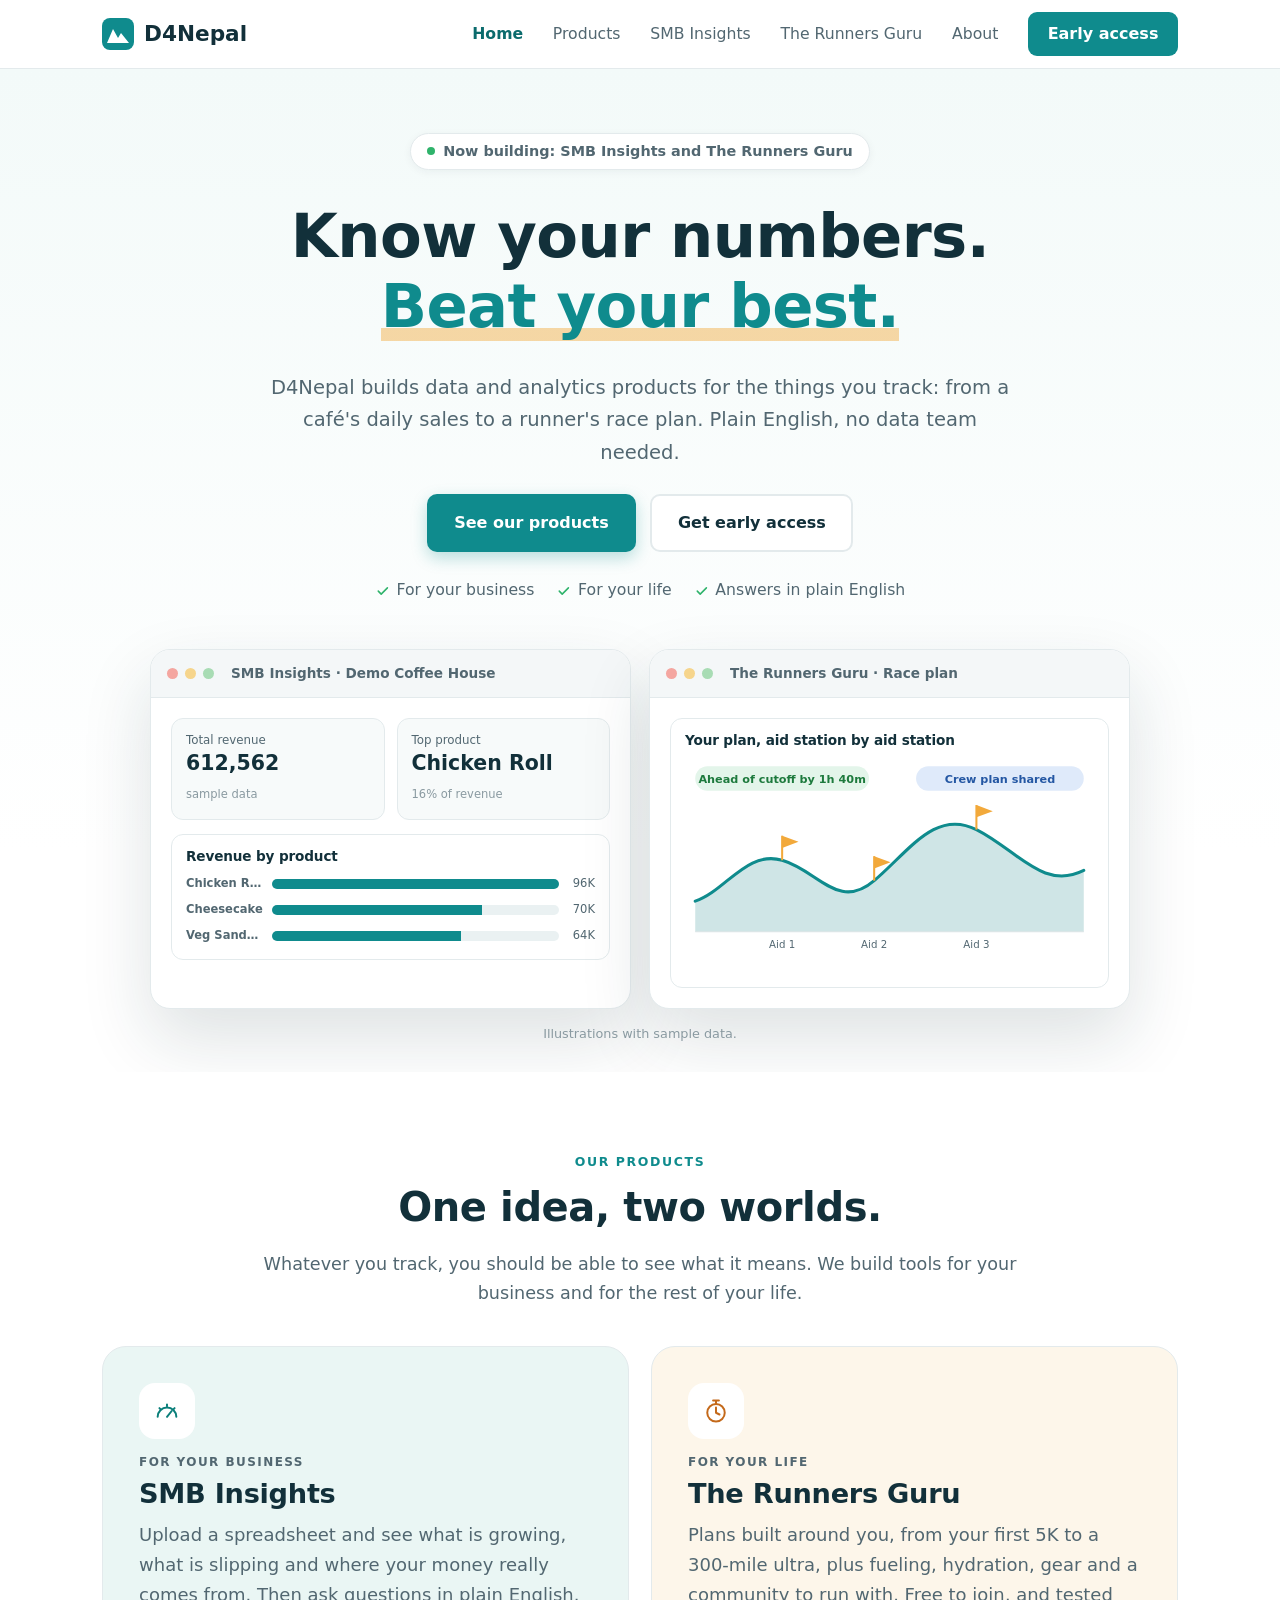
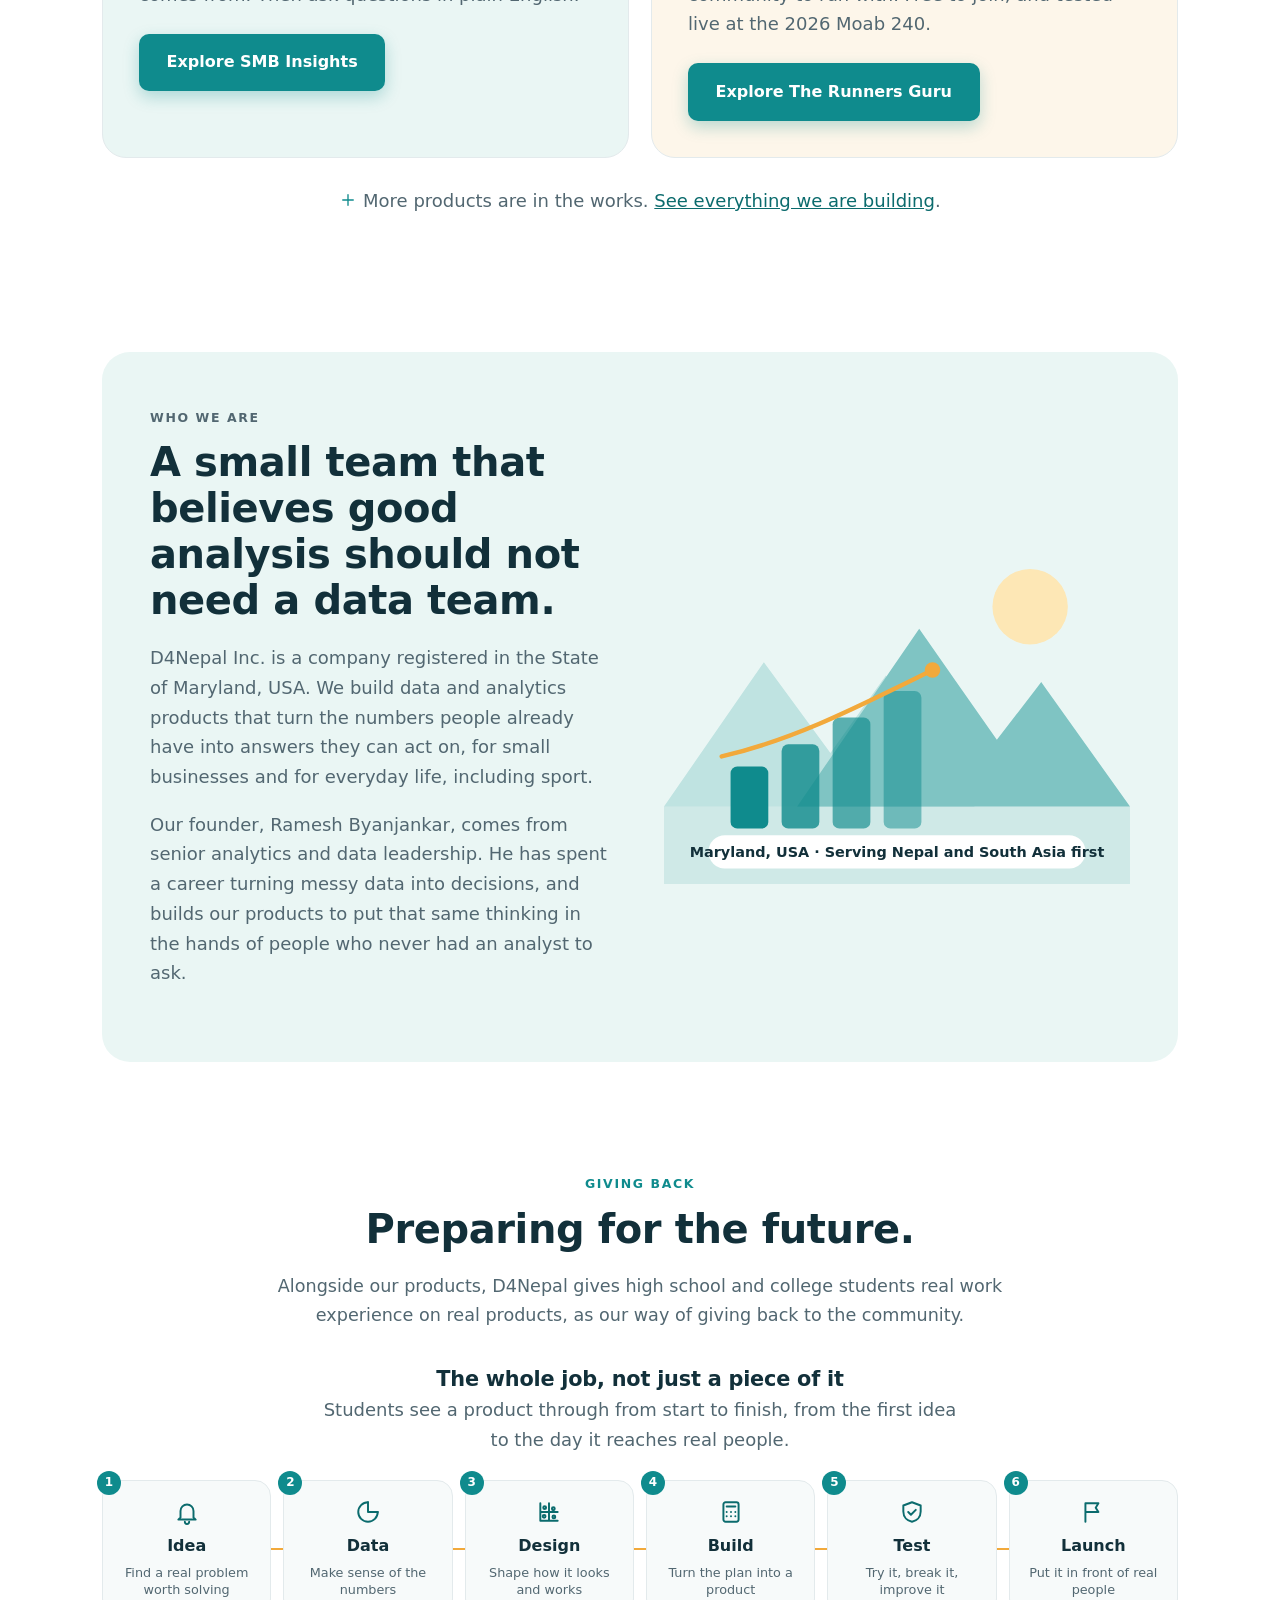
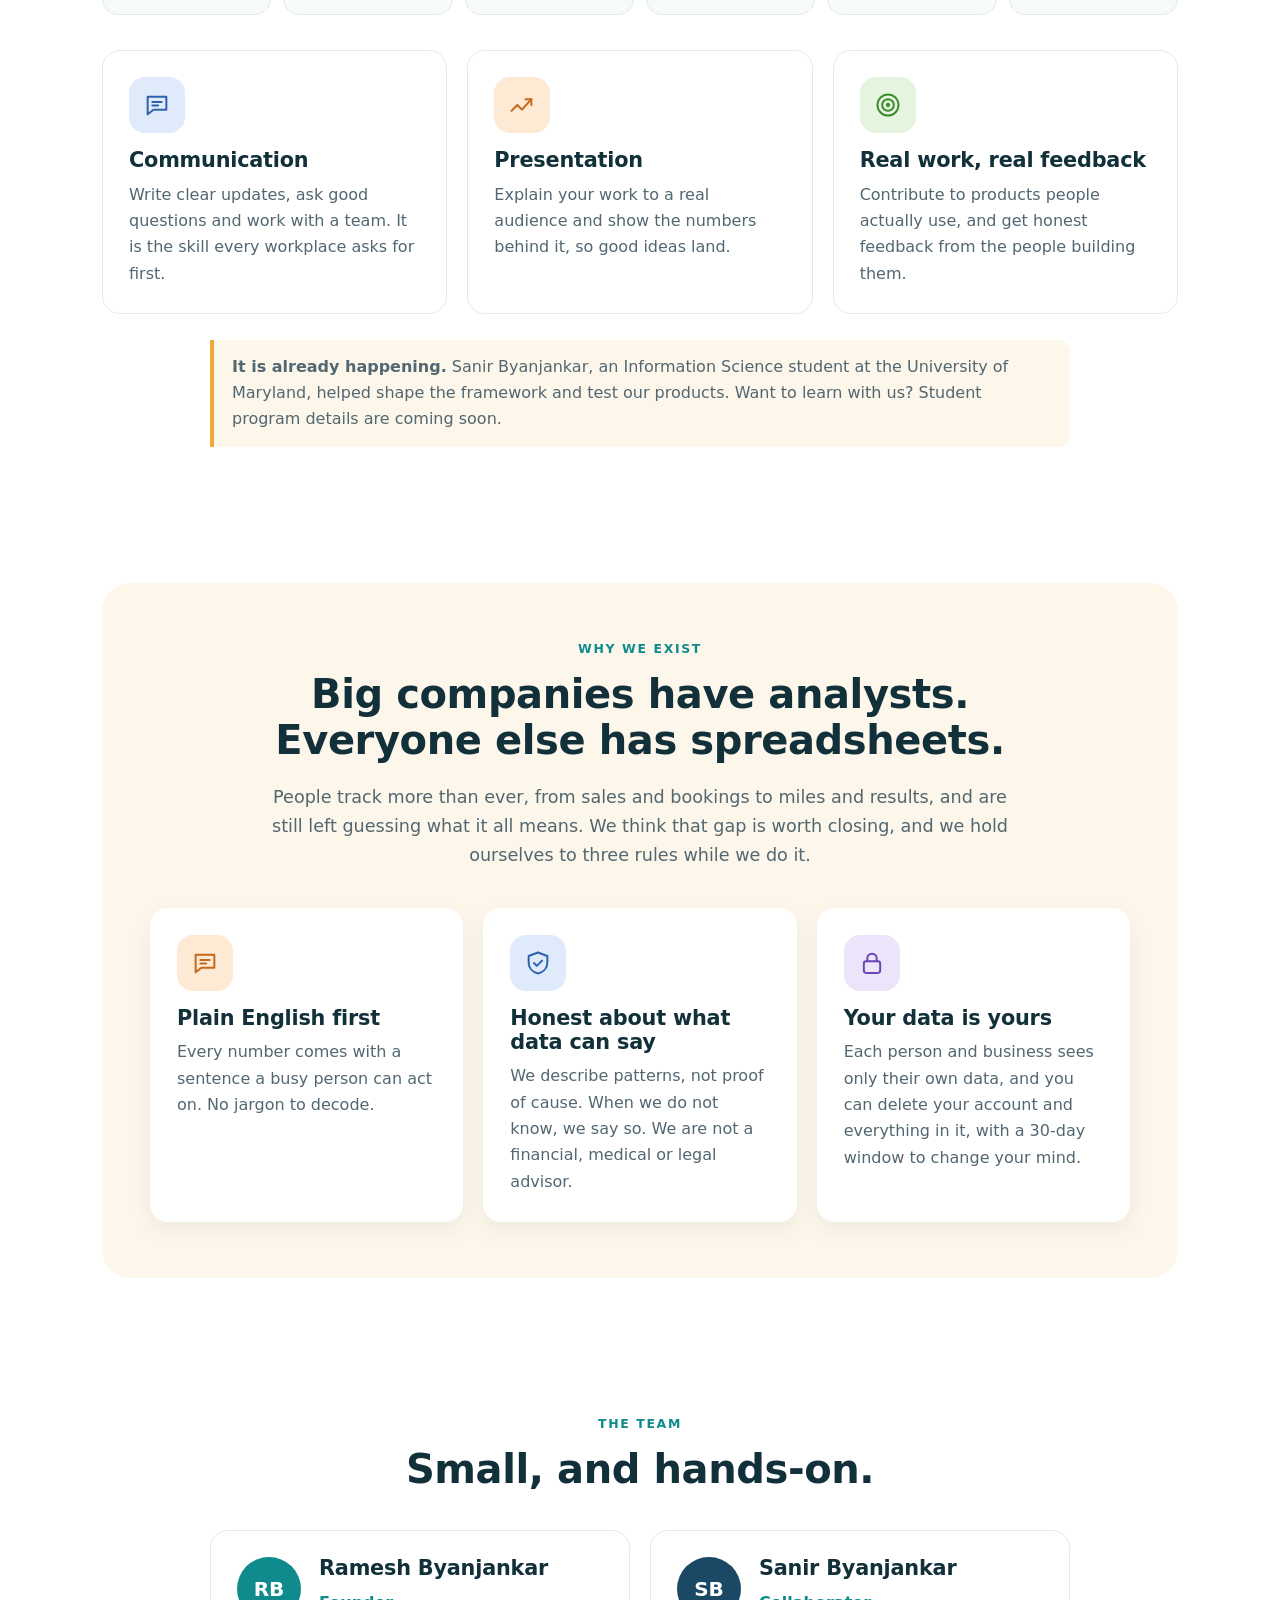
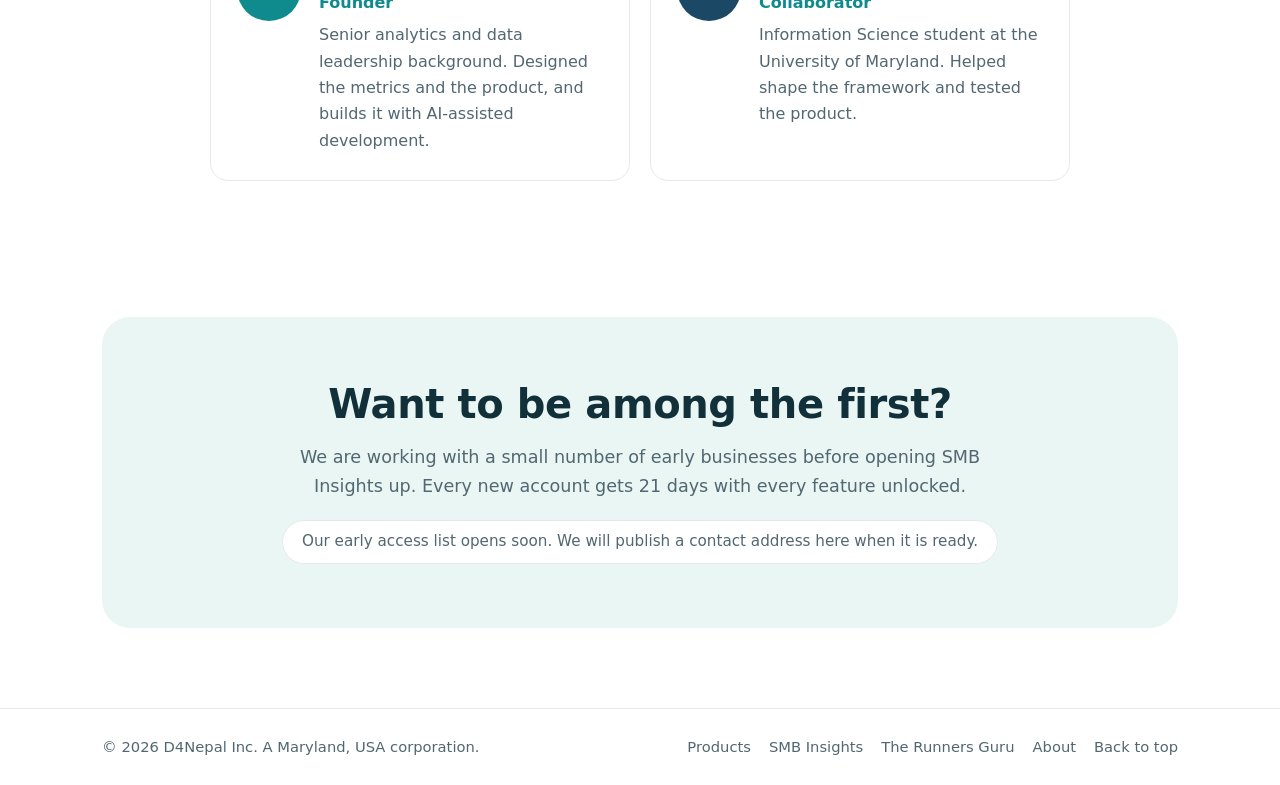
==== index.html @ fe8447cd "Update company page" ====
<!doctype html>
<html lang="en">
<head>
  <meta charset="utf-8">
  <meta name="viewport" content="width=device-width, initial-scale=1">
  <meta name="color-scheme" content="light">
  <title>D4Nepal | Data and analytics for business and for life</title>
  <meta name="description" content="D4Nepal builds data and analytics products for small businesses and for everyday life, including sport. Know your numbers. Beat your best.">
  <link rel="icon" href="data:image/svg+xml,%3Csvg xmlns='http://www.w3.org/2000/svg' viewBox='0 0 32 32'%3E%3Crect width='32' height='32' rx='8' fill='%230F8B8D'/%3E%3Cpath d='M5 25 11 11l5 9 3-5 8 10z' fill='%23fff'/%3E%3C/svg%3E">
  <link rel="stylesheet" href="styles.css">
</head>
<body>

<header class="nav">
  <div class="wrap nav-inner">
    <a class="brand" href="index.html" aria-label="D4Nepal home">
      <svg viewBox="0 0 32 32" width="32" height="32" aria-hidden="true"><rect width="32" height="32" rx="8" fill="#0f8b8d"/><path d="M5 25 11 11l5 9 3-5 8 10z" fill="#fff"/></svg>
      <span>D4Nepal</span>
    </a>
    <nav aria-label="Main">
      <a href="index.html" aria-current="page">Home</a>
      <a href="products.html">Products</a>
      <a href="smb-insights.html">SMB Insights</a>
      <a href="the-runners-guru.html">The Runners Guru</a>
      <a href="index.html#who">About</a>
      <a class="btn btn-small" href="index.html#contact">Early access</a>
    </nav>
  </div>
</header>

<main id="top">

  <section class="hero">
    <div class="wrap center">
      <p class="pill"><span class="dot"></span> Now building: SMB Insights and The Runners Guru</p>
      <h1>Know your numbers. <span class="hl">Beat your best.</span></h1>
      <p class="lead">D4Nepal builds data and analytics products for the things you track: from a café's daily sales to a runner's race plan. Plain English, no data team needed.</p>
      <div class="cta">
        <a class="btn btn-primary" href="products.html">See our products</a>
        <a class="btn btn-outline" href="index.html#contact">Get early access</a>
      </div>
      <ul class="ticks">
        <li><svg class="ic"><use href="icons.svg#i-check"/></svg> For your business</li>
        <li><svg class="ic"><use href="icons.svg#i-check"/></svg> For your life</li>
        <li><svg class="ic"><use href="icons.svg#i-check"/></svg> Answers in plain English</li>
      </ul>
    </div>

    <div class="wrap">
      <div class="duo">
        <figure class="window" aria-label="Illustration of the SMB Insights dashboard with sample data">
          <div class="window-bar"><i></i><i></i><i></i><span>SMB Insights &middot; Demo Coffee House</span></div>
          <div class="window-body">
            <div class="kpis two">
              <div class="kpi"><span>Total revenue</span><strong>612,562</strong><em>sample data</em></div>
              <div class="kpi"><span>Top product</span><strong>Chicken Roll</strong><em>16% of revenue</em></div>
            </div>
            <div class="panel">
              <h4>Revenue by product</h4>
              <div class="hbars">
                <div><b>Chicken Roll</b><i style="--w:100%"></i><u>96K</u></div>
                <div><b>Cheesecake</b><i style="--w:73%"></i><u>70K</u></div>
                <div><b>Veg Sandwich</b><i style="--w:66%"></i><u>64K</u></div>
              </div>
            </div>
          </div>
        </figure>
        <figure class="window" aria-label="Illustration of the The Runners Guru race plan with sample data">
          <div class="window-bar"><i></i><i></i><i></i><span>The Runners Guru &middot; Race plan</span></div>
          <div class="window-body">
            <div class="panel">
              <h4>Your plan, aid station by aid station</h4>
              <svg viewBox="0 0 400 210" class="mini" role="img" aria-label="Illustration of a race profile with aid stations">
              <path d="M10 170 L10 140 C40 130 60 90 95 100 S150 150 185 120 S245 50 285 70 S350 130 390 110 L390 170 Z" fill="#cfe5e6"/>
              <path d="M10 140 C40 130 60 90 95 100 S150 150 185 120 S245 50 285 70 S350 130 390 110" fill="none" stroke="#0f8b8d" stroke-width="3" stroke-linecap="round"/>
              <line x1="10" y1="170" x2="390" y2="170" stroke="#dbe4e6"/>
              <g fill="#f2a93b"><path d="M95 100V76l16 6-16 6z"/><path d="M185 120V96l16 6-16 6z"/><path d="M285 70V46l16 6-16 6z"/></g>
              <g stroke="#f2a93b" stroke-width="2"><line x1="95" y1="100" x2="95" y2="76"/><line x1="185" y1="120" x2="185" y2="96"/><line x1="285" y1="70" x2="285" y2="46"/></g>
              <g font-size="10" fill="#526771" text-anchor="middle"><text x="95" y="186">Aid 1</text><text x="185" y="186">Aid 2</text><text x="285" y="186">Aid 3</text></g>
              <rect x="10" y="8" width="170" height="24" rx="12" fill="#e3f5ea"/>
              <text x="95" y="24" font-size="11" text-anchor="middle" font-weight="700" fill="#1d7a3d">Ahead of cutoff by 1h 40m</text>
              <rect x="226" y="8" width="164" height="24" rx="12" fill="#dfeafa"/>
              <text x="308" y="24" font-size="11" text-anchor="middle" font-weight="700" fill="#2457a3">Crew plan shared</text>
            </svg>
            </div>
          </div>
        </figure>
      </div>
      <p class="figcap">Illustrations with sample data.</p>
    </div>
  </section>

  <!-- TWO WORLDS -->
  <section id="products" class="section">
    <div class="wrap">
      <div class="center head">
        <p class="eyebrow">Our products</p>
        <h2>One idea, two worlds.</h2>
        <p class="sub">Whatever you track, you should be able to see what it means. We build tools for your business and for the rest of your life.</p>
      </div>
      <div class="worlds">
        <article class="world w-business">
          <span class="iconbox c2"><svg class="ic"><use href="icons.svg#i-gauge"/></svg></span>
          <p class="wtag">For your business</p>
          <h3>SMB Insights</h3>
          <p>Upload a spreadsheet and see what is growing, what is slipping and where your money really comes from. Then ask questions in plain English.</p>
          <a class="btn btn-primary" href="smb-insights.html">Explore SMB Insights</a>
        </article>
        <article class="world w-life">
          <span class="iconbox c1"><svg class="ic"><use href="icons.svg#i-timer"/></svg></span>
          <p class="wtag">For your life</p>
          <h3>The Runners Guru</h3>
          <p>Plans built around you, from your first 5K to a 300-mile ultra, plus fueling, hydration, gear and a community to run with. Free to join, and tested live at the 2026 Moab 240.</p>
          <a class="btn btn-primary" href="the-runners-guru.html">Explore The Runners Guru</a>
        </article>
      </div>
      <p class="more"><svg class="ic"><use href="icons.svg#i-plus"/></svg> More products are in the works. <a href="products.html">See everything we are building</a>.</p>
    </div>
  </section>

  <!-- WHO WE ARE -->
  <section id="who" class="section tight">
    <div class="wrap">
      <div class="panelbox mint split">
        <div>
          <p class="eyebrow">Who we are</p>
          <h2>A small team that believes good analysis should not need a data team.</h2>
          <p>D4Nepal Inc. is a company registered in the State of Maryland, USA. We build data and analytics products that turn the numbers people already have into answers they can act on, for small businesses and for everyday life, including sport.</p>
          <p>Our founder, Ramesh Byanjankar, comes from senior analytics and data leadership. He has spent a career turning messy data into decisions, and builds our products to put that same thinking in the hands of people who never had an analyst to ask.</p>
        </div>
        <svg class="art" viewBox="0 0 420 320" role="img" aria-label="Illustration: mountain peaks rising behind a bar chart">
          <circle cx="330" cy="70" r="34" fill="#fde7b5"/>
          <path d="M0 250 90 120l60 82 50-70 80 118z" fill="#bfe3e1"/>
          <path d="M120 250 230 90l70 100 40-52 80 112z" fill="#7fc4c3"/>
          <path d="M-10 250h440v70H-10z" fill="#0f8b8d" opacity=".12"/>
          <g>
            <rect x="60" y="214" width="34" height="56" rx="6" fill="#0f8b8d"/>
            <rect x="106" y="194" width="34" height="76" rx="6" fill="#0f8b8d" opacity=".8"/>
            <rect x="152" y="170" width="34" height="100" rx="6" fill="#0f8b8d" opacity=".65"/>
            <rect x="198" y="146" width="34" height="124" rx="6" fill="#0f8b8d" opacity=".5"/>
            <path d="M52 205c60-14 110-38 190-78" fill="none" stroke="#f2a93b" stroke-width="4" stroke-linecap="round"/>
            <circle cx="242" cy="127" r="7" fill="#f2a93b"/>
          </g>
          <rect x="40" y="276" width="340" height="30" rx="15" fill="#fff"/>
          <text x="210" y="296" font-size="13" text-anchor="middle" fill="#12303a" font-weight="700">Maryland, USA  &#183;  Serving Nepal and South Asia first</text>
        </svg>
      </div>
    </div>
  </section>

  <!-- PREPARING FOR THE FUTURE -->
  <section id="future" class="section tight">
    <div class="wrap">
      <div class="center head">
        <p class="eyebrow">Giving back</p>
        <h2>Preparing for the future.</h2>
        <p class="sub">Alongside our products, D4Nepal gives high school and college students real work experience on real products, as our way of giving back to the community.</p>
      </div>

      <h3 class="center futh">The whole job, not just a piece of it</h3>
      <p class="center futp">Students see a product through from start to finish, from the first idea to the day it reaches real people.</p>
      <ol class="steps">
          <li><span class="stepno">1</span><span class="stepic"><svg class="ic"><use href="icons.svg#i-bell"/></svg></span><b>Idea</b><small>Find a real problem worth solving</small></li>
          <li><span class="stepno">2</span><span class="stepic"><svg class="ic"><use href="icons.svg#i-pie"/></svg></span><b>Data</b><small>Make sense of the numbers</small></li>
          <li><span class="stepno">3</span><span class="stepic"><svg class="ic"><use href="icons.svg#i-matrix"/></svg></span><b>Design</b><small>Shape how it looks and works</small></li>
          <li><span class="stepno">4</span><span class="stepic"><svg class="ic"><use href="icons.svg#i-calc"/></svg></span><b>Build</b><small>Turn the plan into a product</small></li>
          <li><span class="stepno">5</span><span class="stepic"><svg class="ic"><use href="icons.svg#i-shield"/></svg></span><b>Test</b><small>Try it, break it, improve it</small></li>
          <li><span class="stepno">6</span><span class="stepic"><svg class="ic"><use href="icons.svg#i-flag"/></svg></span><b>Launch</b><small>Put it in front of real people</small></li>
      </ol>

      <div class="cards three futcards">
        <article class="card">
          <span class="iconbox c4"><svg class="ic"><use href="icons.svg#i-chat"/></svg></span>
          <h3>Communication</h3>
          <p>Write clear updates, ask good questions and work with a team. It is the skill every workplace asks for first.</p>
        </article>
        <article class="card">
          <span class="iconbox c1"><svg class="ic"><use href="icons.svg#i-trend"/></svg></span>
          <h3>Presentation</h3>
          <p>Explain your work to a real audience and show the numbers behind it, so good ideas land.</p>
        </article>
        <article class="card">
          <span class="iconbox c5"><svg class="ic"><use href="icons.svg#i-target"/></svg></span>
          <h3>Real work, real feedback</h3>
          <p>Contribute to products people actually use, and get honest feedback from the people building them.</p>
        </article>
      </div>

      <p class="honest featnote futnote"><strong>It is already happening.</strong> Sanir Byanjankar, an Information Science student at the University of Maryland, helped shape the framework and test our products. Want to learn with us? Student program details are coming soon.</p>
    </div>
  </section>

  <!-- WHY -->
  <section id="why" class="section">
    <div class="wrap">
      <div class="panelbox sand">
        <div class="center head">
          <p class="eyebrow">Why we exist</p>
          <h2>Big companies have analysts. Everyone else has spreadsheets.</h2>
          <p class="sub">People track more than ever, from sales and bookings to miles and results, and are still left guessing what it all means. We think that gap is worth closing, and we hold ourselves to three rules while we do it.</p>
        </div>
        <div class="cards three">
          <article class="card">
            <span class="iconbox c1"><svg class="ic"><use href="icons.svg#i-chat"/></svg></span>
            <h3>Plain English first</h3>
            <p>Every number comes with a sentence a busy person can act on. No jargon to decode.</p>
          </article>
          <article class="card">
            <span class="iconbox c4"><svg class="ic"><use href="icons.svg#i-shield"/></svg></span>
            <h3>Honest about what data can say</h3>
            <p>We describe patterns, not proof of cause. When we do not know, we say so. We are not a financial, medical or legal advisor.</p>
          </article>
          <article class="card">
            <span class="iconbox c6"><svg class="ic"><use href="icons.svg#i-lock"/></svg></span>
            <h3>Your data is yours</h3>
            <p>Each person and business sees only their own data, and you can delete your account and everything in it, with a 30-day window to change your mind.</p>
          </article>
        </div>
      </div>
    </div>
  </section>

<!-- TEAM -->
  <section id="team" class="section tight">
    <div class="wrap">
      <div class="center head">
        <p class="eyebrow">The team</p>
        <h2>Small, and hands-on.</h2>
      </div>
      <div class="cards two">
        <article class="card person">
          <div class="avatar">RB</div>
          <div>
            <h3>Ramesh Byanjankar</h3>
            <p class="role">Founder</p>
            <p>Senior analytics and data leadership background. Designed the metrics and the product, and builds it with AI-assisted development.</p>
          </div>
        </article>
        <article class="card person">
          <div class="avatar blue">SB</div>
          <div>
            <h3>Sanir Byanjankar</h3>
            <p class="role">Collaborator</p>
            <p>Information Science student at the University of Maryland. Helped shape the framework and tested the product.</p>
          </div>
        </article>
      </div>
    </div>
  </section>

  
<!-- EARLY ACCESS -->
  <section id="contact" class="section">
    <div class="wrap">
      <div class="panelbox mint center cta-panel">
        <h2>Want to be among the first?</h2>
        <p class="sub">We are working with a small number of early businesses before opening SMB Insights up. Every new account gets 21 days with every feature unlocked.</p>
        <p class="soon">Our early access list opens soon. We will publish a contact address here when it is ready.</p>
      </div>
    </div>
  </section>


</main>

<footer class="footer">
  <div class="wrap footer-inner">
    <span>&copy; 2026 D4Nepal Inc. A Maryland, USA corporation.</span>
    <span class="flinks"><a href="products.html">Products</a> <a href="smb-insights.html">SMB Insights</a> <a href="the-runners-guru.html">The Runners Guru</a> <a href="index.html#who">About</a> <a href="#top">Back to top</a></span>
  </div>
</footer>

</body>
</html>
---- styles.css ----
/* D4Nepal company page: light, airy, graphic. System fonts only: no external requests
   (the privacy policy says there are no trackers or external fonts). */
:root {
  --ink: #12303a;
  --muted: #526771;
  --teal: #0f8b8d;
  --teal-dark: #0b6b6d;
  --amber: #f2a93b;
  --bg: #ffffff;
  --soft: #f7fafa;
  --mint: #eaf6f4;
  --sand: #fdf6ea;
  --line: #e3eaec;
  --radius: 18px;
  --sans: "Segoe UI", Calibri, system-ui, -apple-system, Roboto, "Helvetica Neue", Arial, sans-serif;
}
* { box-sizing: border-box; }
html { scroll-behavior: smooth; scroll-padding-top: 80px; color-scheme: light; }
body { margin: 0; font: 18px/1.65 var(--sans); color: var(--ink); background: var(--bg); -webkit-font-smoothing: antialiased; }
.wrap { max-width: 1120px; margin: 0 auto; padding: 0 22px; }
.center { text-align: center; }
a { color: var(--teal-dark); }
h1, h2, h3, h4 { margin: 0 0 .5em; line-height: 1.15; letter-spacing: -.01em; }
h1 { font-size: clamp(2.3rem, 5.4vw, 3.8rem); font-weight: 700; }
h2 { font-size: clamp(1.7rem, 3.2vw, 2.5rem); font-weight: 700; }
h3 { font-size: 1.3rem; font-weight: 650; }
p { margin: 0 0 1em; }
.ic { width: 1em; height: 1em; fill: none; stroke: currentColor; stroke-width: 1.8; stroke-linecap: round; stroke-linejoin: round; }

/* nav */
.nav { position: sticky; top: 0; z-index: 10; background: rgba(255,255,255,.92); backdrop-filter: blur(10px); border-bottom: 1px solid var(--line); }
.nav-inner { display: flex; align-items: center; justify-content: space-between; height: 68px; }
.brand { display: flex; align-items: center; gap: 10px; font-weight: 700; font-size: 1.35rem; color: var(--ink); text-decoration: none; }
nav a { margin-left: 24px; color: var(--muted); text-decoration: none; font-size: .98rem; }
nav a:hover { color: var(--teal); }
.btn { display: inline-block; padding: .85rem 1.6rem; border-radius: 10px; font-weight: 700; text-decoration: none; border: 2px solid transparent; font-size: 1rem; transition: transform .12s, box-shadow .12s, background .12s; }
.btn:hover { transform: translateY(-1px); }
.btn-small { padding: .45rem 1.1rem; margin-left: 24px; background: var(--teal); color: #fff; border-radius: 9px; }
.btn-small:hover { background: var(--teal-dark); color: #fff; }
.btn-primary { background: var(--teal); color: #fff; box-shadow: 0 6px 16px rgba(15,139,141,.28); }
.btn-primary:hover { background: var(--teal-dark); }
.btn-outline { border-color: var(--line); color: var(--ink); background: #fff; }
.btn-outline:hover { border-color: var(--teal); color: var(--teal-dark); }
nav a[aria-current="page"] { color: var(--teal-dark); font-weight: 700; }
@media (max-width: 880px) {
  /* keep every link reachable on phones: the menu drops to its own scrollable row */
  html { scroll-padding-top: 120px; }
  .nav-inner { height: auto; flex-wrap: wrap; position: relative; padding-top: 10px; padding-bottom: 8px; }
  nav { width: 100%; display: flex; align-items: center; gap: 11px; overflow-x: auto; white-space: nowrap; padding: 6px 0 4px; scrollbar-width: none; }
  nav::-webkit-scrollbar { display: none; }
  nav a { margin-left: 0; font-size: .86rem; flex: none; }
  nav a[href="index.html#who"] { display: none; }   /* reachable from the footer on phones */
  /* the call-to-action button sits on the logo row so it is never scrolled out of sight */
  .btn-small { position: absolute; top: 12px; right: 22px; margin-left: 0; }
}

/* hero */
.hero { padding: 64px 0 28px; background: linear-gradient(180deg, #f3faf9 0%, #ffffff 78%); overflow: hidden; }
.pill { display: inline-flex; align-items: center; gap: 8px; background: #fff; border: 1px solid var(--line); border-radius: 999px; padding: .35rem 1rem; font-size: .9rem; font-weight: 600; color: var(--muted); box-shadow: 0 2px 8px rgba(18,48,58,.05); }
.pill .dot { width: 8px; height: 8px; border-radius: 50%; background: #2fb36b; }
.hero h1 { max-width: 15em; margin: 1.1rem auto .5em; }
.hl { white-space: nowrap; color: var(--teal); background: linear-gradient(transparent 82%, rgba(242,169,59,.45) 82%); }
.lead { font-size: 1.22rem; color: var(--muted); max-width: 38em; margin: 0 auto 1.6rem; }
.cta { display: flex; gap: 14px; justify-content: center; flex-wrap: wrap; }
.ticks { list-style: none; display: flex; justify-content: center; gap: 22px; flex-wrap: wrap; padding: 0; margin: 1.6rem 0 0; color: var(--muted); font-size: .98rem; }
.ticks li { display: flex; align-items: center; gap: 6px; }
.ticks .ic { color: #2fb36b; stroke-width: 2.4; }

/* product mock */
.stage { margin: 46px 0 0; }
.window { background: #fff; border: 1px solid var(--line); border-radius: 20px; box-shadow: 0 30px 70px rgba(18,48,58,.14); overflow: hidden; max-width: 980px; margin: 0 auto; }
.window-bar { display: flex; align-items: center; gap: 7px; padding: 12px 16px; background: #f4f7f8; border-bottom: 1px solid var(--line); }
.window-bar i { width: 11px; height: 11px; border-radius: 50%; background: #d8e0e2; }
.window-bar i:nth-child(1) { background: #f4a6a0; } .window-bar i:nth-child(2) { background: #f6d58c; } .window-bar i:nth-child(3) { background: #a8dcb4; }
.window-bar span { margin-left: 10px; font-size: .85rem; color: var(--muted); font-weight: 600; }
.window-body { padding: 20px; }
.kpis { display: grid; grid-template-columns: repeat(4, 1fr); gap: 12px; margin-bottom: 14px; }
.kpi { background: var(--soft); border: 1px solid var(--line); border-radius: 12px; padding: 12px 14px; text-align: left; }
.kpi span { display: block; font-size: .74rem; color: var(--muted); }
.kpi strong { display: block; font-size: 1.28rem; line-height: 1.3; }
.kpi em { font-style: normal; font-size: .72rem; color: #8a9aa1; }
.panels { display: grid; grid-template-columns: 1.3fr 1fr 1.2fr; gap: 12px; }
.panel { border: 1px solid var(--line); border-radius: 12px; padding: 14px; text-align: left; background: #fff; }
.panel h4 { font-size: .85rem; margin: 0 0 10px; color: var(--ink); }
.hbars { display: grid; gap: 7px; }
.hbars div { display: grid; grid-template-columns: 78px 1fr 28px; align-items: center; gap: 8px; font-size: .72rem; color: var(--muted); }
.hbars b { font-weight: 600; white-space: nowrap; overflow: hidden; text-overflow: ellipsis; }
.hbars i { display: block; height: 10px; border-radius: 5px; background: linear-gradient(90deg, var(--teal) var(--w), #eaf1f2 var(--w)); }
.hbars u { text-decoration: none; text-align: right; }
.mini { width: 100%; height: auto; display: block; }
.chatp { background: var(--soft); }
.bubble { font-size: .8rem; line-height: 1.4; padding: 8px 12px; margin: 0 0 8px; border-radius: 14px; }
.bubble.q { background: #12404b; color: #fff; margin-left: auto; width: fit-content; max-width: 92%; border-bottom-right-radius: 4px; }
.bubble.a { background: #fff; border: 1px solid var(--line); border-bottom-left-radius: 4px; max-width: 96%; }
.stage figcaption { margin-top: 14px; font-size: .8rem; color: #8a9aa1; text-align: center; }
@media (max-width: 860px) {
  .kpis { grid-template-columns: repeat(2, 1fr); }
  .panels { grid-template-columns: 1fr; }
}

/* sections */
.section { padding: 80px 0; }
.section.tight { padding: 56px 0; }
.head { max-width: 760px; margin: 0 auto 2.4rem; }
.eyebrow { text-transform: uppercase; letter-spacing: .13em; font-size: .78rem; font-weight: 700; color: var(--teal); margin-bottom: .7rem; }
.sub { color: var(--muted); font-size: 1.1rem; }
.panelbox { border-radius: 28px; padding: 56px 48px; }
.panelbox.mint { background: var(--mint); }
.panelbox.sand { background: var(--sand); }
.split { display: grid; grid-template-columns: 1fr 1fr; gap: 48px; align-items: center; }
.split p { color: var(--muted); }
.art { width: 100%; height: auto; display: block; }
@media (max-width: 860px) { .split { grid-template-columns: 1fr; gap: 28px; } .panelbox { padding: 36px 24px; } .section { padding: 56px 0; } }

/* feature rows */
.row { display: grid; grid-template-columns: 1fr 1.05fr; gap: 56px; align-items: center; margin: 56px 0; }
.row.flip .copy { order: 2; }
.row .art { filter: drop-shadow(0 18px 30px rgba(18,48,58,.10)); }
.step { width: 38px; height: 38px; border-radius: 50%; background: var(--teal); color: #fff; font-weight: 700; display: grid; place-items: center; margin: 0 0 14px; }
.copy p { color: var(--muted); }
.copy p.step { color: #fff; }
.list { list-style: none; padding: 0; margin: 1.2rem 0 0; display: grid; gap: 8px; }
.list li { display: flex; align-items: center; gap: 10px; font-size: 1rem; }
.list .ic { flex: none; color: #2fb36b; stroke-width: 2.4; font-size: 1.15rem; }
@media (max-width: 860px) { .row { grid-template-columns: 1fr; gap: 24px; margin: 40px 0; } .row.flip .copy { order: 0; } }

/* icon grid */
.icongrid { list-style: none; padding: 0; margin: 0 0 1.8rem; display: grid; grid-template-columns: repeat(3, 1fr); gap: 18px; }
.icongrid li { background: var(--soft); border: 1px solid var(--line); border-radius: var(--radius); padding: 22px; display: grid; grid-template-columns: 56px 1fr; column-gap: 16px; align-items: center; transition: box-shadow .15s, transform .15s; }
.icongrid li:hover { box-shadow: 0 12px 28px rgba(18,48,58,.08); transform: translateY(-2px); }
.icongrid .iconbox { grid-row: span 2; }
.icongrid b { font-size: 1.05rem; line-height: 1.25; align-self: end; }
.icongrid small { color: var(--muted); font-size: .9rem; line-height: 1.35; align-self: start; }
@media (max-width: 900px) { .icongrid { grid-template-columns: repeat(2, 1fr); } }
@media (max-width: 560px) { .icongrid { grid-template-columns: 1fr; } }
.iconbox { width: 56px; height: 56px; border-radius: 16px; display: grid; place-items: center; font-size: 28px; }
.iconbox .ic { stroke-width: 1.7; }
.c1 { background: #fde9d4; color: #c4691a; } .c2 { background: #dff1ee; color: #0b7f7a; } .c3 { background: #f7e1ee; color: #a4337c; }
.c4 { background: #dfeafa; color: #2f62ad; } .c5 { background: #e4f4df; color: #3c8a2c; } .c6 { background: #ece4fa; color: #6a45b5; }
.c7 { background: #fbe6e1; color: #bd4a33; } .c8 { background: #e0f0f7; color: #1f7aa0; } .c9 { background: #f5edd6; color: #8d6a14; }
.honest { max-width: 760px; margin: 0 auto; background: var(--sand); border-left: 4px solid var(--amber); padding: 14px 18px; border-radius: 0 12px 12px 0; color: var(--muted); font-size: 1rem; }

/* cards */
.cards { display: grid; gap: 20px; }
.cards.three { grid-template-columns: repeat(3, 1fr); }
.cards.two { grid-template-columns: repeat(2, 1fr); max-width: 860px; margin: 0 auto; }
@media (max-width: 860px) { .cards.three, .cards.two { grid-template-columns: 1fr; } }
.card { background: #fff; border: 1px solid var(--line); border-radius: var(--radius); padding: 26px; }
.panelbox .card { border-color: transparent; box-shadow: 0 8px 22px rgba(18,48,58,.06); }
.card h3 { margin: 16px 0 .4em; }
.card p { color: var(--muted); margin: 0; font-size: 1rem; }
.person { display: flex; gap: 18px; align-items: flex-start; }
.person h3 { margin-top: 0; }
.avatar { flex: none; width: 64px; height: 64px; border-radius: 50%; background: var(--teal); color: #fff; font-weight: 700; font-size: 1.25rem; display: grid; place-items: center; }
.avatar.blue { background: #1b4965; }
.role { color: var(--teal) !important; font-weight: 700; margin-bottom: .4em !important; }

/* features */
.fgroup { margin: 0 0 56px; }
.fhead { display: flex; align-items: center; flex-wrap: wrap; gap: 6px 14px; margin: 0 0 20px; padding-bottom: 14px; border-bottom: 1px solid var(--line); }
.fhead h3 { margin: 0; font-size: 1.45rem; }
.fhead p { margin: 0; color: var(--muted); font-size: 1rem; flex-basis: 100%; }
.plan { font-size: .78rem; font-weight: 700; letter-spacing: .08em; text-transform: uppercase; padding: .3rem .8rem; border-radius: 999px; }
.p-basic { background: #e4f4df; color: #2f7a20; }
.p-medium { background: #dfeafa; color: #2457a3; }
.p-advance { background: #ece4fa; color: #5a3aa6; }
.fcards { display: grid; grid-template-columns: repeat(3, 1fr); gap: 18px; }
@media (max-width: 960px) { .fcards { grid-template-columns: repeat(2, 1fr); } }
@media (max-width: 620px) { .fcards { grid-template-columns: 1fr; } }
.feat { display: flex; flex-direction: column; padding: 24px; transition: box-shadow .15s, transform .15s; }
.feat:hover { box-shadow: 0 14px 30px rgba(18,48,58,.09); transform: translateY(-2px); }
.feat h3 { margin: 14px 0 .5em; font-size: 1.18rem; }
.feat p { font-size: .96rem; line-height: 1.55; }
.feat .mean { color: var(--muted); margin-bottom: .8em; }
.feat .does { color: var(--ink); }
.feat b { font-weight: 700; }
.feat .mean b { color: var(--teal-dark); }
.feat .does b { color: var(--ink); }
.featnote { max-width: 860px; }

.cta-panel { padding: 64px 32px; }
.cta-panel h2 { margin-bottom: .4em; }
.cta-panel .sub { max-width: 40em; margin: 0 auto 1.2rem; }
.soon { display: inline-block; background: #fff; border: 1px solid var(--line); border-radius: 999px; padding: .5rem 1.2rem; color: var(--muted); font-size: .95rem; margin: 0; }

.footer { border-top: 1px solid var(--line); padding: 26px 0; font-size: .92rem; color: var(--muted); }
.footer-inner { display: flex; justify-content: space-between; flex-wrap: wrap; gap: 10px; }

/* ---------- multi-page additions ---------- */
.step .ic { font-size: 20px; stroke-width: 2; }
.figcap { margin: 14px 0 0; font-size: .8rem; color: #8a9aa1; text-align: center; }

/* home: two product windows side by side */
.duo { display: grid; grid-template-columns: 1fr 1fr; gap: 18px; max-width: 980px; margin: 46px auto 0; }
.duo .window { margin: 0; max-width: none; }
.kpis.two { grid-template-columns: repeat(2, 1fr); }
@media (max-width: 860px) { .duo { grid-template-columns: 1fr; } }
.panels.two { grid-template-columns: 1.1fr 1fr; }
@media (max-width: 860px) { .panels.two { grid-template-columns: 1fr; } }

/* home: the two worlds */
.worlds { display: grid; grid-template-columns: 1fr 1fr; gap: 22px; }
@media (max-width: 860px) { .worlds { grid-template-columns: 1fr; } }
.world { border-radius: 24px; padding: 36px; border: 1px solid var(--line); }
.world h3 { font-size: 1.7rem; margin: .1em 0 .4em; }
.world p { color: var(--muted); }
.w-business { background: var(--mint); }
.w-life { background: var(--sand); }
.world .iconbox { margin-bottom: 14px; background: #fff; }
.wtag { text-transform: uppercase; letter-spacing: .12em; font-size: .75rem; font-weight: 700; color: var(--teal-dark); margin: 0 0 .3rem; }
.world .btn { margin-top: .4rem; }
.more { text-align: center; margin: 28px 0 0; color: var(--muted); }
.more .ic { color: var(--teal); vertical-align: -2px; }

/* products page */
.phero { padding: 64px 0 24px; background: linear-gradient(180deg, #f3faf9 0%, #ffffff 100%); }
.phero h1 { margin: .2em auto .3em; max-width: 14em; }
.phero .lead { margin-bottom: 0; }
.pcards { display: grid; grid-template-columns: repeat(3, 1fr); gap: 22px; }
@media (max-width: 1000px) { .pcards { grid-template-columns: 1fr; max-width: 640px; margin: 0 auto; } }
.pcard { background: #fff; border: 1px solid var(--line); border-radius: 22px; padding: 30px; display: flex; flex-direction: column; transition: box-shadow .15s, transform .15s; }
.pcard:hover { box-shadow: 0 16px 34px rgba(18,48,58,.09); transform: translateY(-2px); }
.pcard h2 { font-size: 1.7rem; margin: 0 0 .15em; }
.pcard p { color: var(--muted); font-size: 1rem; }
.pcard .ptag { color: var(--ink); font-weight: 650; margin-bottom: .6em; }
.pcard .list { margin: .6rem 0 1.4rem; }
.pcard .btn { margin-top: auto; align-self: flex-start; }
.pcard.soon { background: var(--soft); border-style: dashed; }
.ptop { display: flex; align-items: center; justify-content: space-between; margin-bottom: 16px; }
.badge { font-size: .74rem; font-weight: 700; letter-spacing: .06em; text-transform: uppercase; padding: .3rem .75rem; border-radius: 999px; }
.b-test { background: #dfeafa; color: #2457a3; }
.b-dev { background: #fdf0d6; color: #8a5a0a; }
.b-soon { background: #eceff0; color: #526771; }
.b-live { background: #e4f4df; color: #2f7a20; }

/* TheRunnersGuru page */
.hero-run { background: linear-gradient(180deg, #fdf8ee 0%, #ffffff 80%); }
.dot-amber { background: var(--amber) !important; }
table.plantable { width: 100%; border-collapse: collapse; font-size: .8rem; text-align: left; }
table.plantable th { font-weight: 600; color: var(--muted); font-size: .72rem; padding: 4px 6px 8px; border-bottom: 1px solid var(--line); }
table.plantable td { padding: 8px 6px; border-bottom: 1px solid #eef2f3; }
table.plantable td.ok { color: #1d7a3d; font-weight: 700; }
.wx { margin: 12px 0 0; font-size: .8rem; color: var(--muted); display: flex; align-items: center; gap: 6px; }
.wx .ic { color: var(--teal); font-size: 1.1rem; }
.mini { width: 100%; height: auto; display: block; }
.band { background: var(--teal); color: #fff; padding: 44px 0; margin-top: 40px; }
.cta-panel .btn { margin-top: .4rem; }

.flinks { display: flex; gap: 18px; flex-wrap: wrap; }
.flinks a { color: var(--muted); text-decoration: none; }
.flinks a:hover { color: var(--teal-dark); }
.band .btn-primary { background: var(--amber); color: #0b2530; box-shadow: none; }
.band .btn-primary:hover { background: #f5b955; }

/* biometric fueling project */
.lead-sm { font-size: 1.15rem; font-weight: 650; color: var(--ink) !important; margin-bottom: .6em; }
.tight-top { margin-top: 2.2rem; }
.safety-h { margin: 2.2rem 0 .6rem; }
.safety { margin: 0 0 1.4rem; }
.fuel-status { color: var(--muted); }
.fuel-note { background: #fff; border-left: 4px solid var(--amber); border-radius: 0 12px 12px 0; padding: 12px 16px; margin: 1rem 0 0; color: var(--ink); }

/* preparing for the future (About) */
.futh { margin: 1.4rem 0 .2rem; }
.futp { color: var(--muted); margin: 0 auto 1.6rem; max-width: 36em; }
.steps { list-style: none; padding: 0; margin: 0 0 2.2rem; display: grid; grid-template-columns: repeat(6, 1fr); gap: 12px; counter-reset: s; }
.steps li { position: relative; background: var(--soft); border: 1px solid var(--line); border-radius: 16px; padding: 18px 12px 16px; text-align: center; display: flex; flex-direction: column; align-items: center; gap: 4px; }
.steps li:not(:last-child)::after { content: ""; position: absolute; right: -13px; top: 50%; width: 12px; height: 2px; background: var(--amber); }
.stepno { position: absolute; top: -10px; left: -6px; width: 24px; height: 24px; border-radius: 50%; background: var(--teal); color: #fff; font-size: .75rem; font-weight: 700; display: grid; place-items: center; }
.stepic { color: var(--teal-dark); font-size: 26px; line-height: 1; }
.steps b { font-size: 1rem; }
.steps small { color: var(--muted); font-size: .8rem; line-height: 1.35; }
@media (max-width: 900px) { .steps { grid-template-columns: repeat(3, 1fr); } .steps li:nth-child(3n)::after { display: none; } }
@media (max-width: 560px) { .steps { grid-template-columns: repeat(2, 1fr); } .steps li::after { display: none; } }
.futcards { margin-bottom: 1.6rem; }
.futnote { max-width: 860px; }
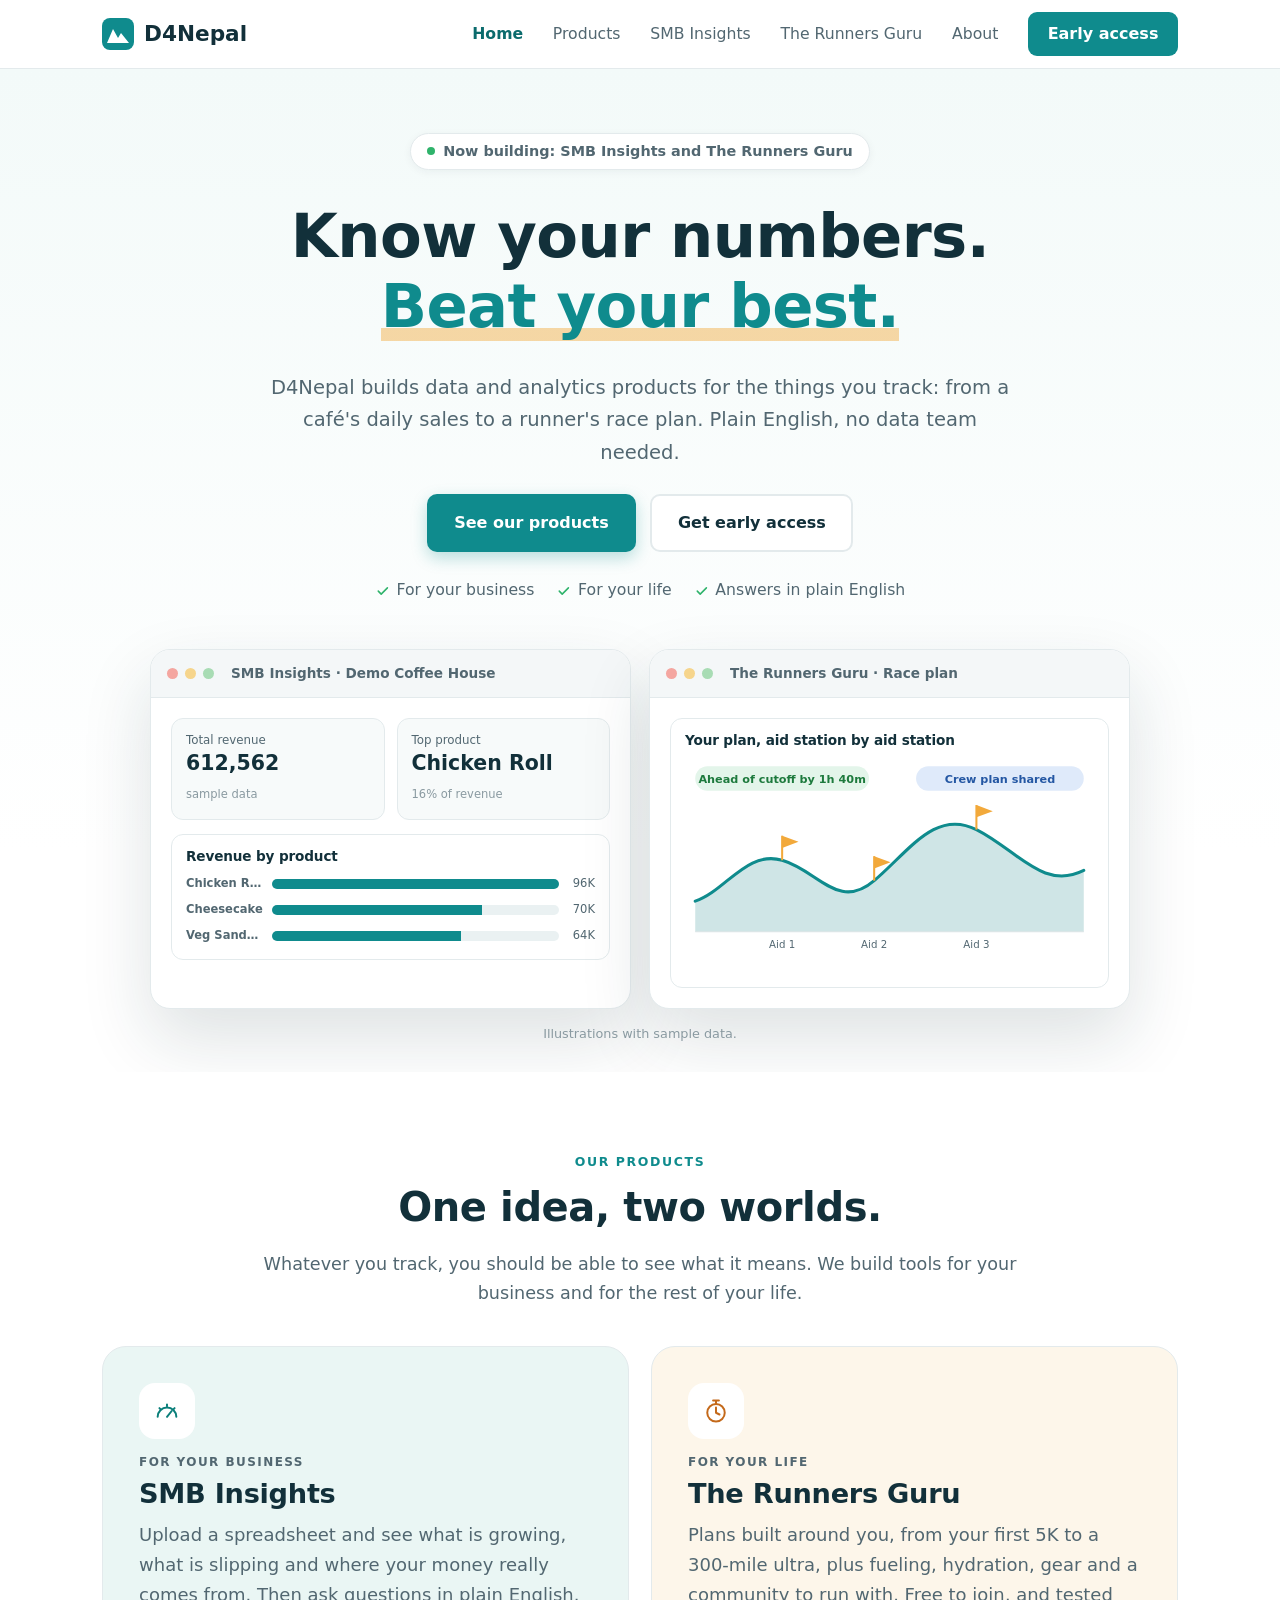
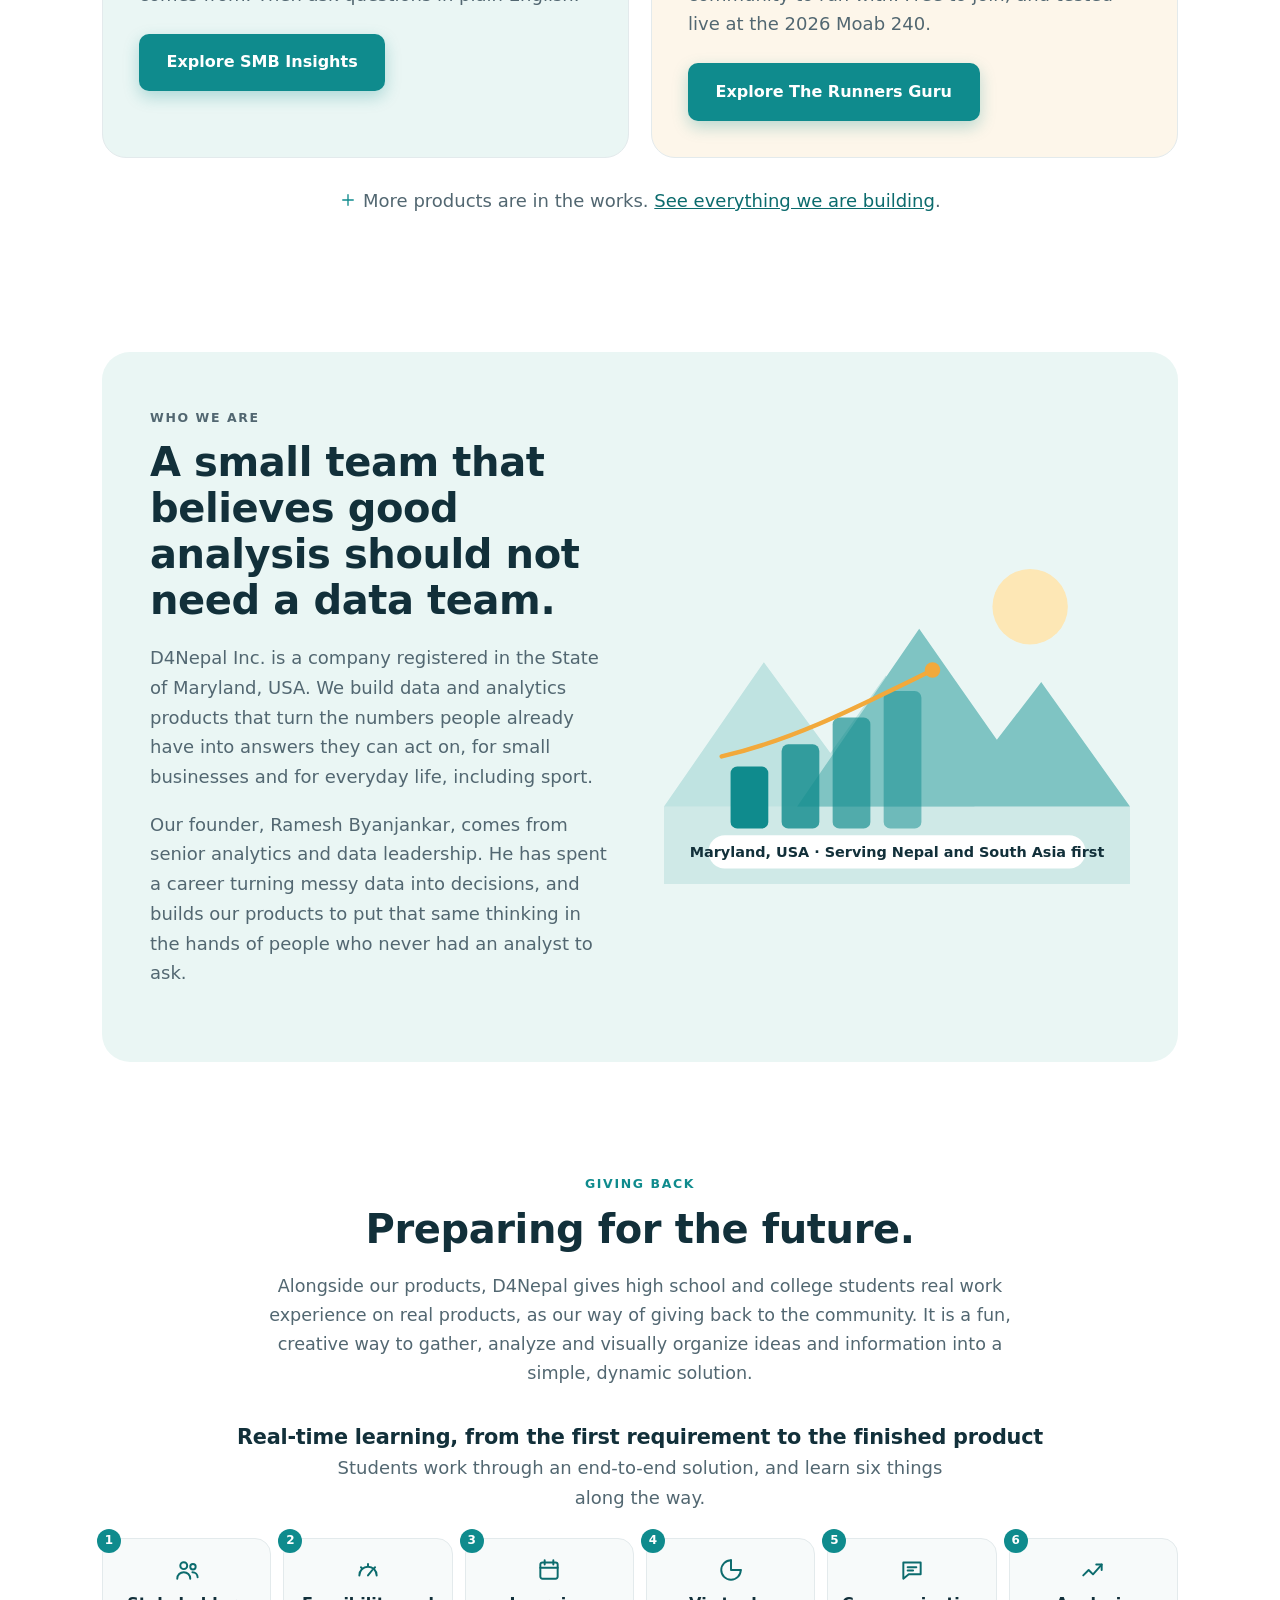
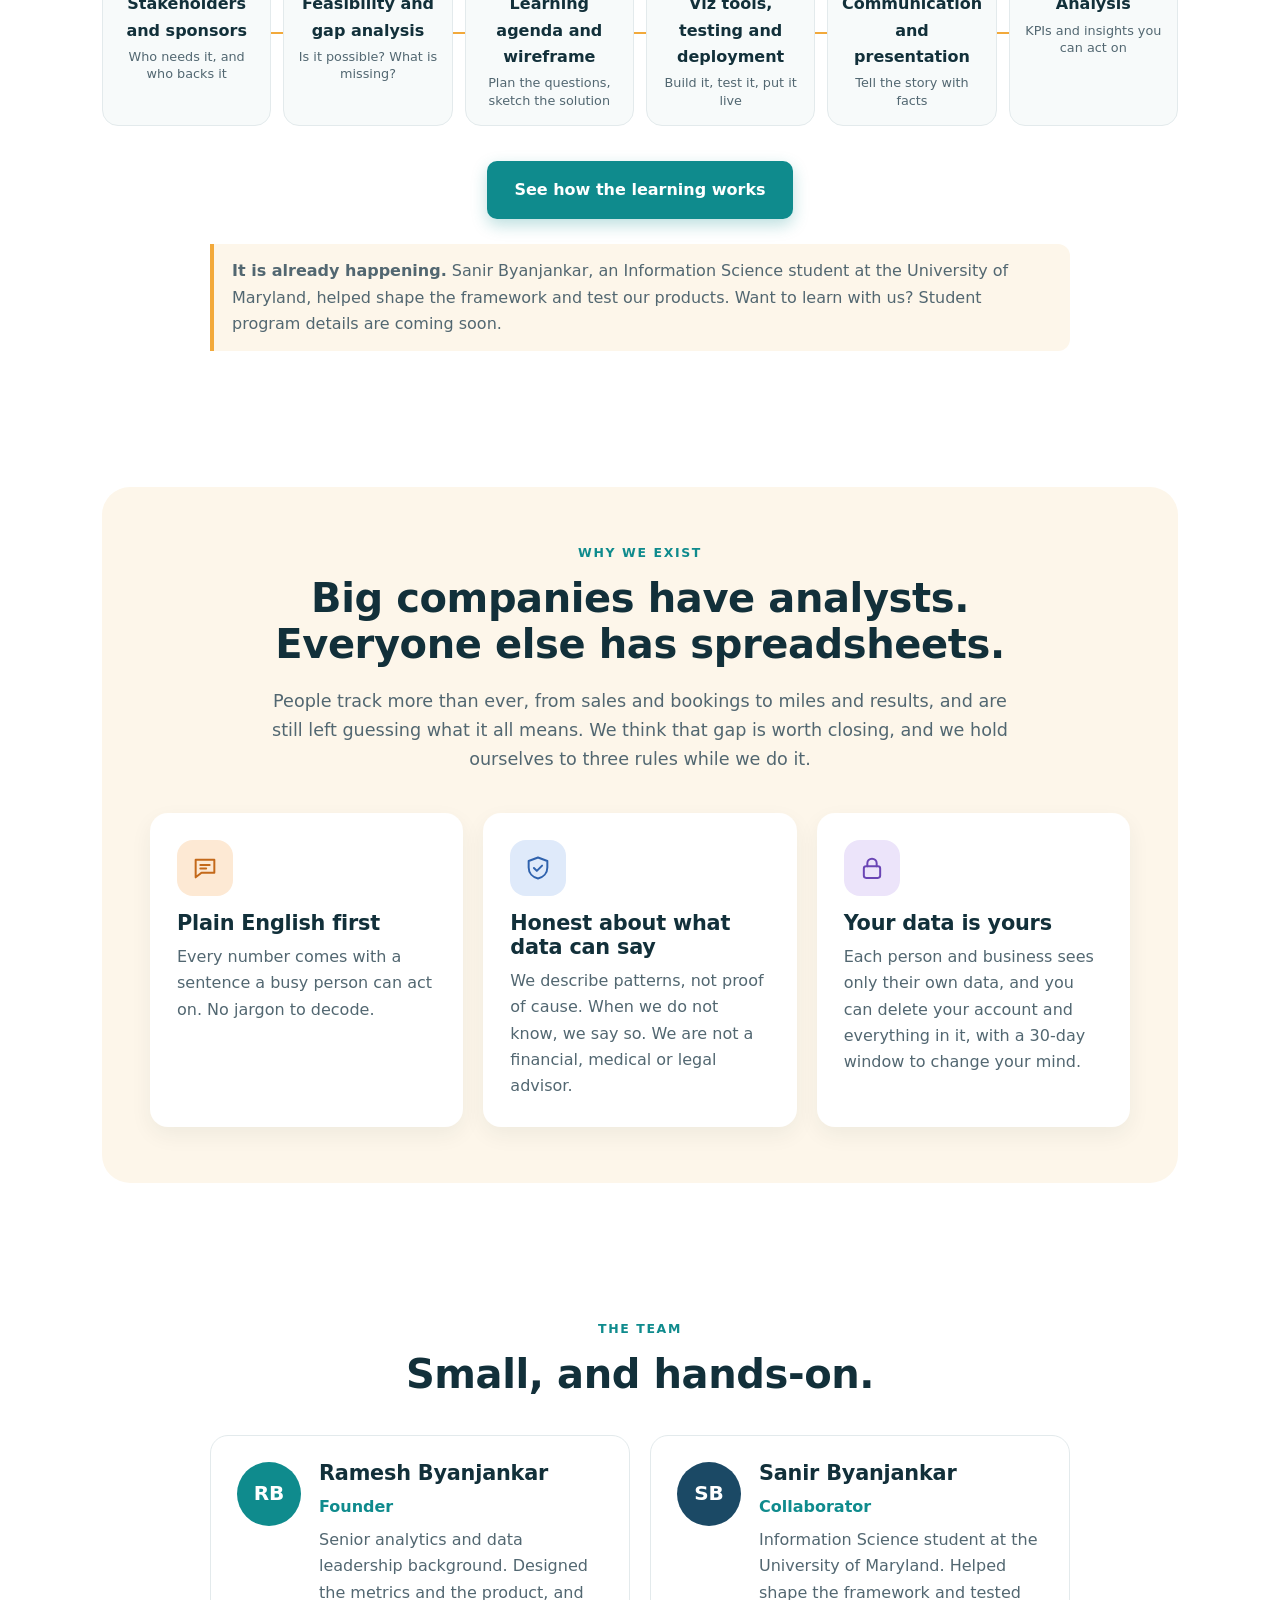
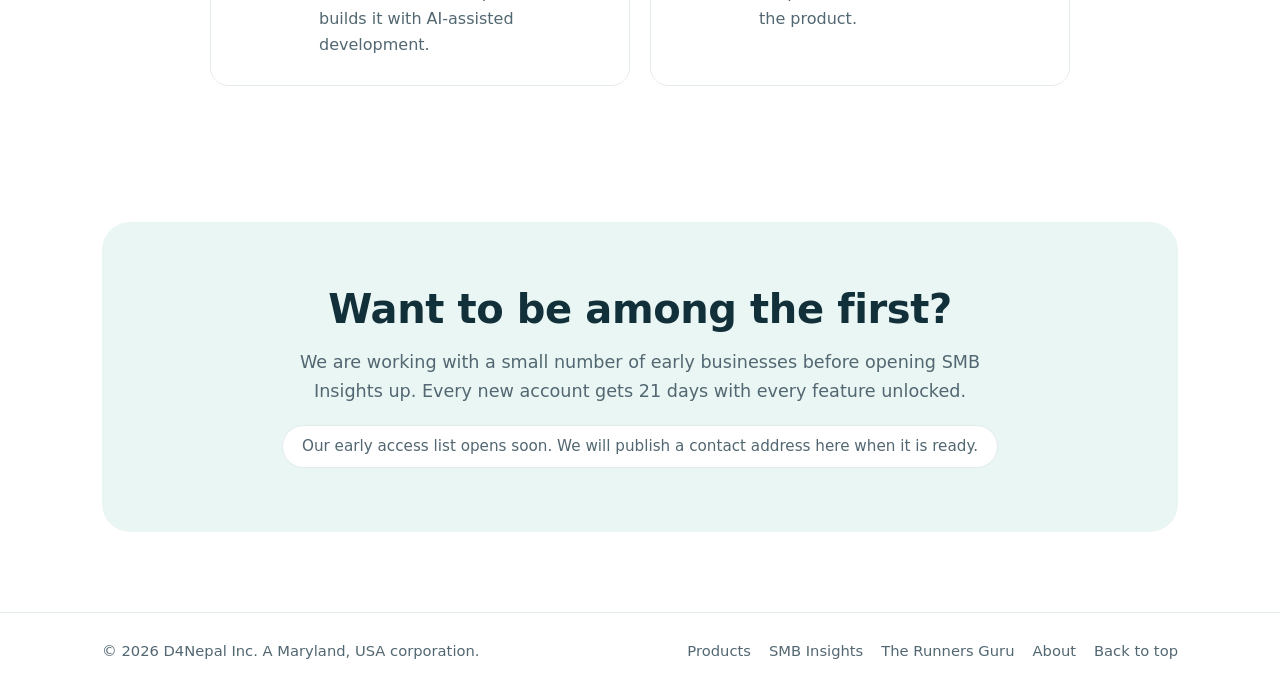
==== commit be6df7c7: "Update company page" ====
--- a/index.html
+++ b/index.html
@@ -22,7 +22,7 @@
       <a href="products.html">Products</a>
       <a href="smb-insights.html">SMB Insights</a>
       <a href="the-runners-guru.html">The Runners Guru</a>
-      <a href="index.html#who">About</a>
+      <a href="about.html">About</a>
       <a class="btn btn-small" href="index.html#contact">Early access</a>
     </nav>
   </div>
@@ -148,44 +148,27 @@
     </div>
   </section>
 
-  <!-- PREPARING FOR THE FUTURE -->
+  <!-- PREPARING FOR THE FUTURE (teaser; full version on about.html) -->
   <section id="future" class="section tight">
     <div class="wrap">
       <div class="center head">
         <p class="eyebrow">Giving back</p>
         <h2>Preparing for the future.</h2>
-        <p class="sub">Alongside our products, D4Nepal gives high school and college students real work experience on real products, as our way of giving back to the community.</p>
-      </div>
-
-      <h3 class="center futh">The whole job, not just a piece of it</h3>
-      <p class="center futp">Students see a product through from start to finish, from the first idea to the day it reaches real people.</p>
+        <p class="sub">Alongside our products, D4Nepal gives high school and college students real work experience on real products, as our way of giving back to the community. It is a fun, creative way to gather, analyze and visually organize ideas and information into a simple, dynamic solution.</p>
+      </div>
+
+      <h3 class="center futh">Real-time learning, from the first requirement to the finished product</h3>
+      <p class="center futp">Students work through an end-to-end solution, and learn six things along the way.</p>
       <ol class="steps">
-          <li><span class="stepno">1</span><span class="stepic"><svg class="ic"><use href="icons.svg#i-bell"/></svg></span><b>Idea</b><small>Find a real problem worth solving</small></li>
-          <li><span class="stepno">2</span><span class="stepic"><svg class="ic"><use href="icons.svg#i-pie"/></svg></span><b>Data</b><small>Make sense of the numbers</small></li>
-          <li><span class="stepno">3</span><span class="stepic"><svg class="ic"><use href="icons.svg#i-matrix"/></svg></span><b>Design</b><small>Shape how it looks and works</small></li>
-          <li><span class="stepno">4</span><span class="stepic"><svg class="ic"><use href="icons.svg#i-calc"/></svg></span><b>Build</b><small>Turn the plan into a product</small></li>
-          <li><span class="stepno">5</span><span class="stepic"><svg class="ic"><use href="icons.svg#i-shield"/></svg></span><b>Test</b><small>Try it, break it, improve it</small></li>
-          <li><span class="stepno">6</span><span class="stepic"><svg class="ic"><use href="icons.svg#i-flag"/></svg></span><b>Launch</b><small>Put it in front of real people</small></li>
+          <li><span class="stepno">1</span><span class="stepic"><svg class="ic"><use href="icons.svg#i-users"/></svg></span><b>Stakeholders and sponsors</b><small>Who needs it, and who backs it</small></li>
+          <li><span class="stepno">2</span><span class="stepic"><svg class="ic"><use href="icons.svg#i-gauge"/></svg></span><b>Feasibility and gap analysis</b><small>Is it possible? What is missing?</small></li>
+          <li><span class="stepno">3</span><span class="stepic"><svg class="ic"><use href="icons.svg#i-calendar"/></svg></span><b>Learning agenda and wireframe</b><small>Plan the questions, sketch the solution</small></li>
+          <li><span class="stepno">4</span><span class="stepic"><svg class="ic"><use href="icons.svg#i-pie"/></svg></span><b>Viz tools, testing and deployment</b><small>Build it, test it, put it live</small></li>
+          <li><span class="stepno">5</span><span class="stepic"><svg class="ic"><use href="icons.svg#i-chat"/></svg></span><b>Communication and presentation</b><small>Tell the story with facts</small></li>
+          <li><span class="stepno">6</span><span class="stepic"><svg class="ic"><use href="icons.svg#i-trend"/></svg></span><b>Analysis</b><small>KPIs and insights you can act on</small></li>
       </ol>
 
-      <div class="cards three futcards">
-        <article class="card">
-          <span class="iconbox c4"><svg class="ic"><use href="icons.svg#i-chat"/></svg></span>
-          <h3>Communication</h3>
-          <p>Write clear updates, ask good questions and work with a team. It is the skill every workplace asks for first.</p>
-        </article>
-        <article class="card">
-          <span class="iconbox c1"><svg class="ic"><use href="icons.svg#i-trend"/></svg></span>
-          <h3>Presentation</h3>
-          <p>Explain your work to a real audience and show the numbers behind it, so good ideas land.</p>
-        </article>
-        <article class="card">
-          <span class="iconbox c5"><svg class="ic"><use href="icons.svg#i-target"/></svg></span>
-          <h3>Real work, real feedback</h3>
-          <p>Contribute to products people actually use, and get honest feedback from the people building them.</p>
-        </article>
-      </div>
-
+      <p class="center futcta"><a class="btn btn-primary" href="about.html#learning">See how the learning works</a></p>
       <p class="honest featnote futnote"><strong>It is already happening.</strong> Sanir Byanjankar, an Information Science student at the University of Maryland, helped shape the framework and test our products. Want to learn with us? Student program details are coming soon.</p>
     </div>
   </section>
@@ -266,7 +249,7 @@
 <footer class="footer">
   <div class="wrap footer-inner">
     <span>&copy; 2026 D4Nepal Inc. A Maryland, USA corporation.</span>
-    <span class="flinks"><a href="products.html">Products</a> <a href="smb-insights.html">SMB Insights</a> <a href="the-runners-guru.html">The Runners Guru</a> <a href="index.html#who">About</a> <a href="#top">Back to top</a></span>
+    <span class="flinks"><a href="products.html">Products</a> <a href="smb-insights.html">SMB Insights</a> <a href="the-runners-guru.html">The Runners Guru</a> <a href="about.html">About</a> <a href="#top">Back to top</a></span>
   </div>
 </footer>
 
--- a/styles.css
+++ b/styles.css
@@ -49,7 +49,7 @@
   nav { width: 100%; display: flex; align-items: center; gap: 11px; overflow-x: auto; white-space: nowrap; padding: 6px 0 4px; scrollbar-width: none; }
   nav::-webkit-scrollbar { display: none; }
   nav a { margin-left: 0; font-size: .86rem; flex: none; }
-  nav a[href="index.html#who"] { display: none; }   /* reachable from the footer on phones */
+  nav a[href="about.html"] { display: none; }   /* reachable from the footer on phones */
   /* the call-to-action button sits on the logo row so it is never scrolled out of sight */
   .btn-small { position: absolute; top: 12px; right: 22px; margin-left: 0; }
 }
@@ -274,3 +274,22 @@
 @media (max-width: 560px) { .steps { grid-template-columns: repeat(2, 1fr); } .steps li::after { display: none; } }
 .futcards { margin-bottom: 1.6rem; }
 .futnote { max-width: 860px; }
+
+/* about page + learning program */
+.futcta { margin: 0 0 1.6rem; }
+.objective { text-align: center; margin: 0 auto 2rem; padding: 36px 32px; }
+.objective h3 { font-size: 1.35rem; margin: .2em auto .5em; max-width: 34em; }
+.objective p { color: var(--muted); max-width: 40em; margin: 0 auto; }
+.pillars { margin-bottom: 2rem; }
+.pillars .card p { font-size: .95rem; }
+.usecase { text-align: center; padding: 40px 32px; margin-bottom: 2rem; }
+.usecase h3 { font-size: 1.5rem; margin: .1em 0 .3em; }
+.usecase > p { color: var(--muted); max-width: 38em; margin: 0 auto 1.8rem; }
+.usecase .steps { margin-bottom: 1.4rem; }
+.steps.five { grid-template-columns: repeat(5, 1fr); }
+@media (max-width: 900px) { .steps.five { grid-template-columns: repeat(3, 1fr); } .steps.five li:nth-child(3n)::after { display: none; } }
+@media (max-width: 560px) { .steps.five { grid-template-columns: repeat(2, 1fr); } .steps.five li::after { display: none; } }
+.usecase .steps li { background: #fff; }
+.toollabel { font-size: .8rem; font-weight: 700; letter-spacing: .1em; text-transform: uppercase; color: var(--teal-dark) !important; margin: 0 0 .6rem !important; }
+.toolchips { list-style: none; padding: 0; margin: 0; display: flex; flex-wrap: wrap; gap: 8px; justify-content: center; }
+.toolchips li { background: #fff; border: 1px solid var(--line); border-radius: 999px; padding: .35rem .9rem; font-size: .92rem; }
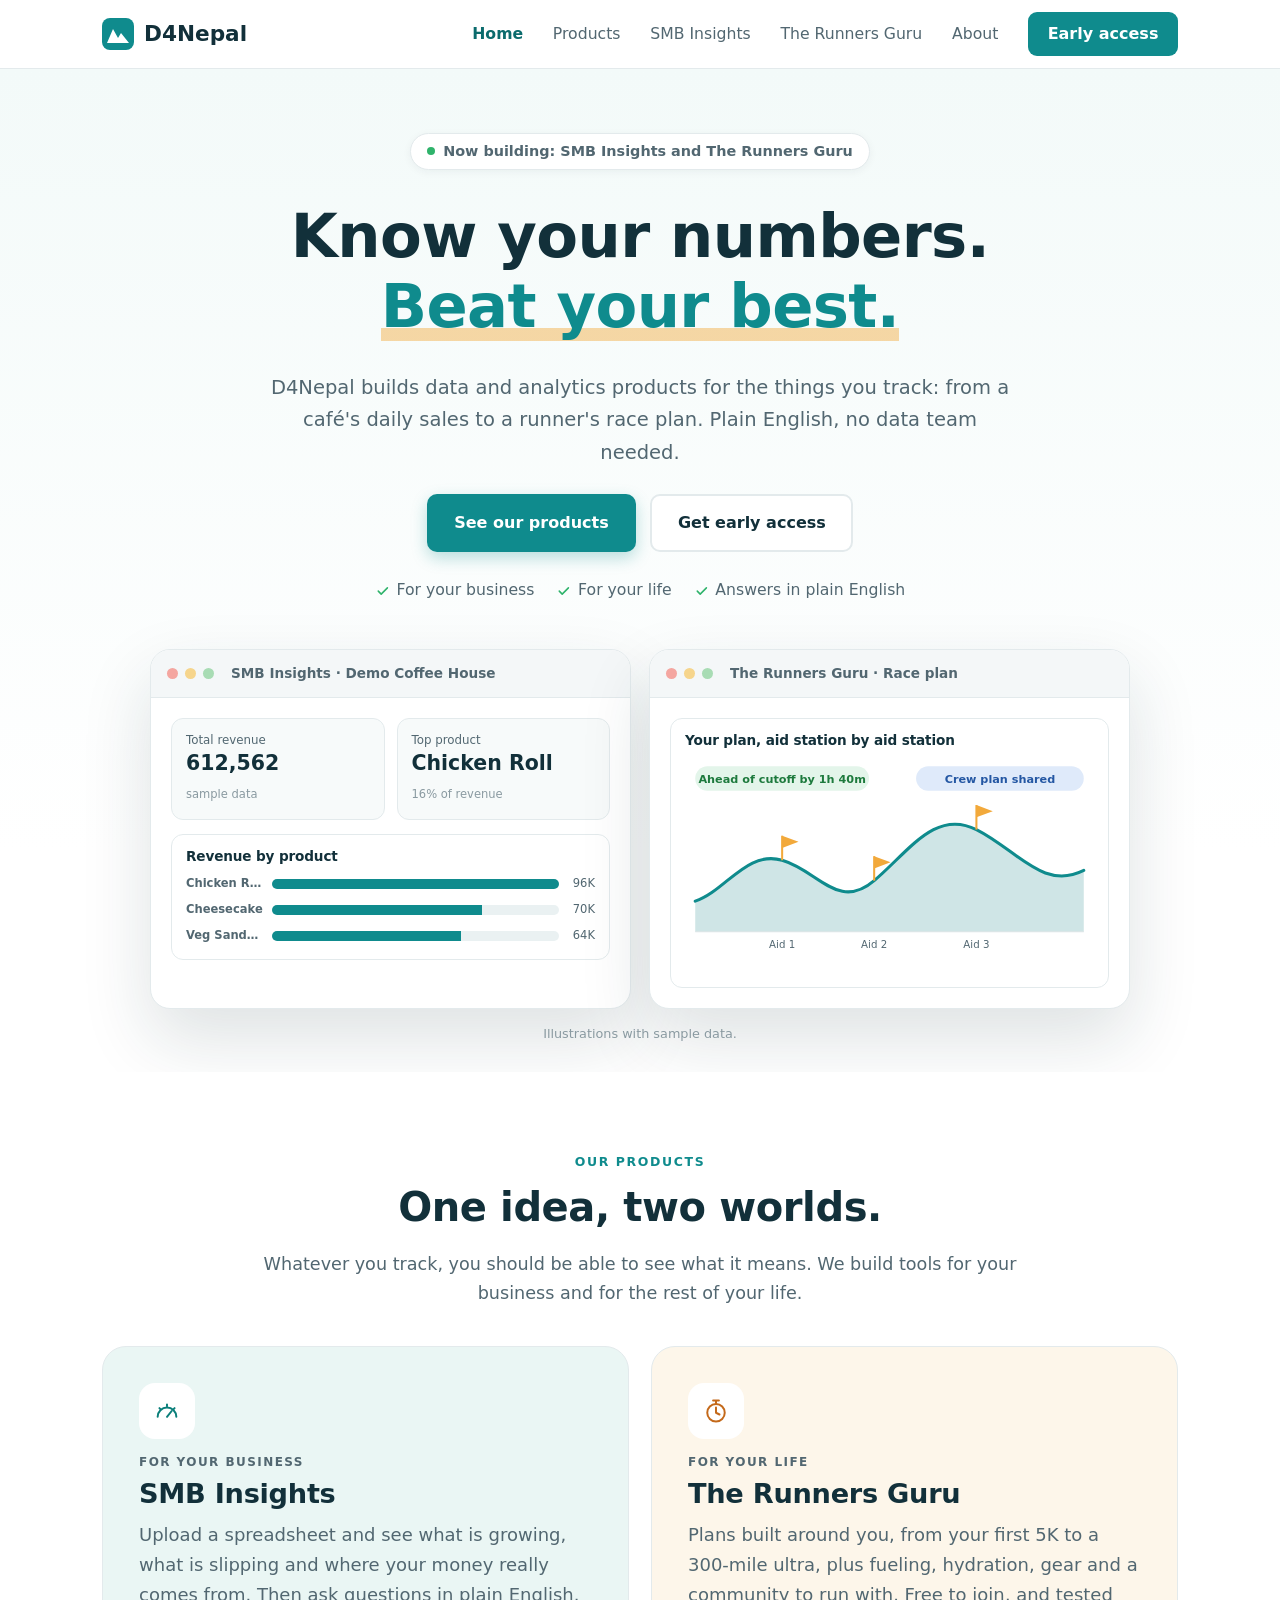
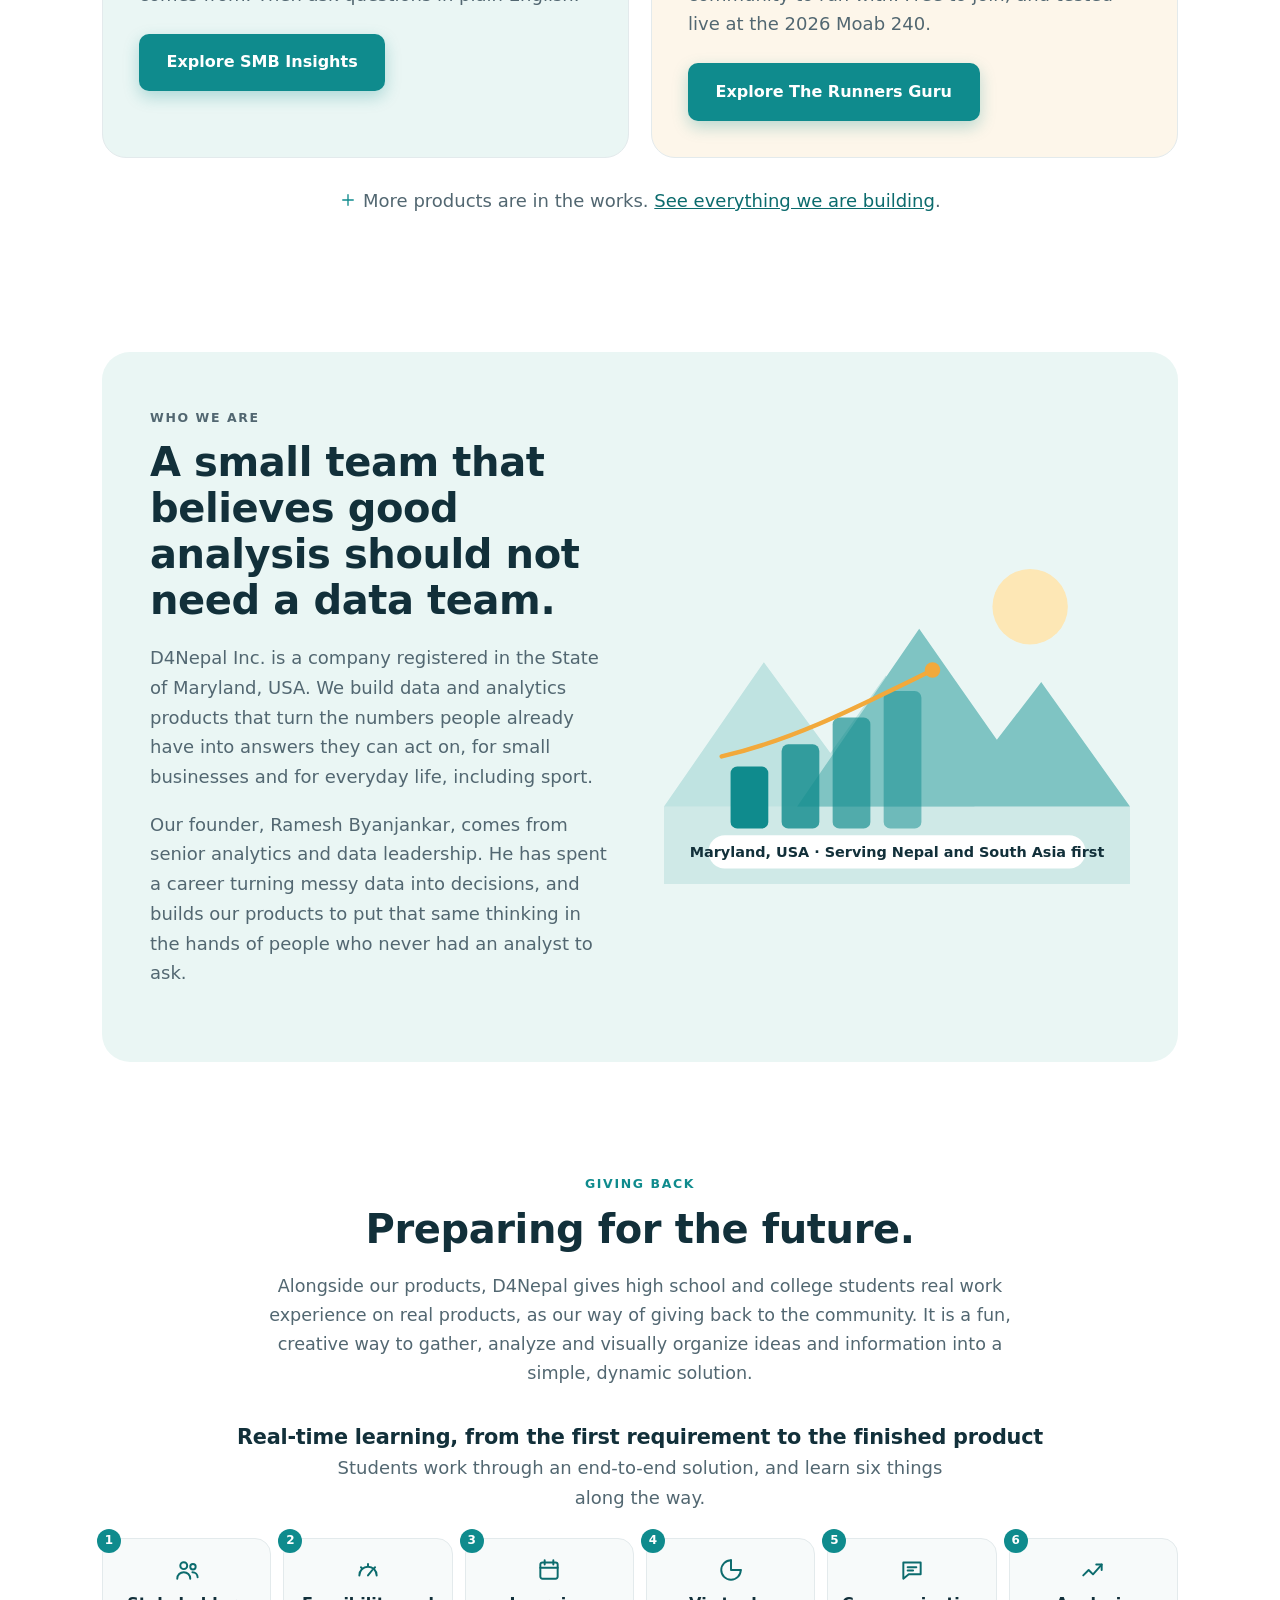
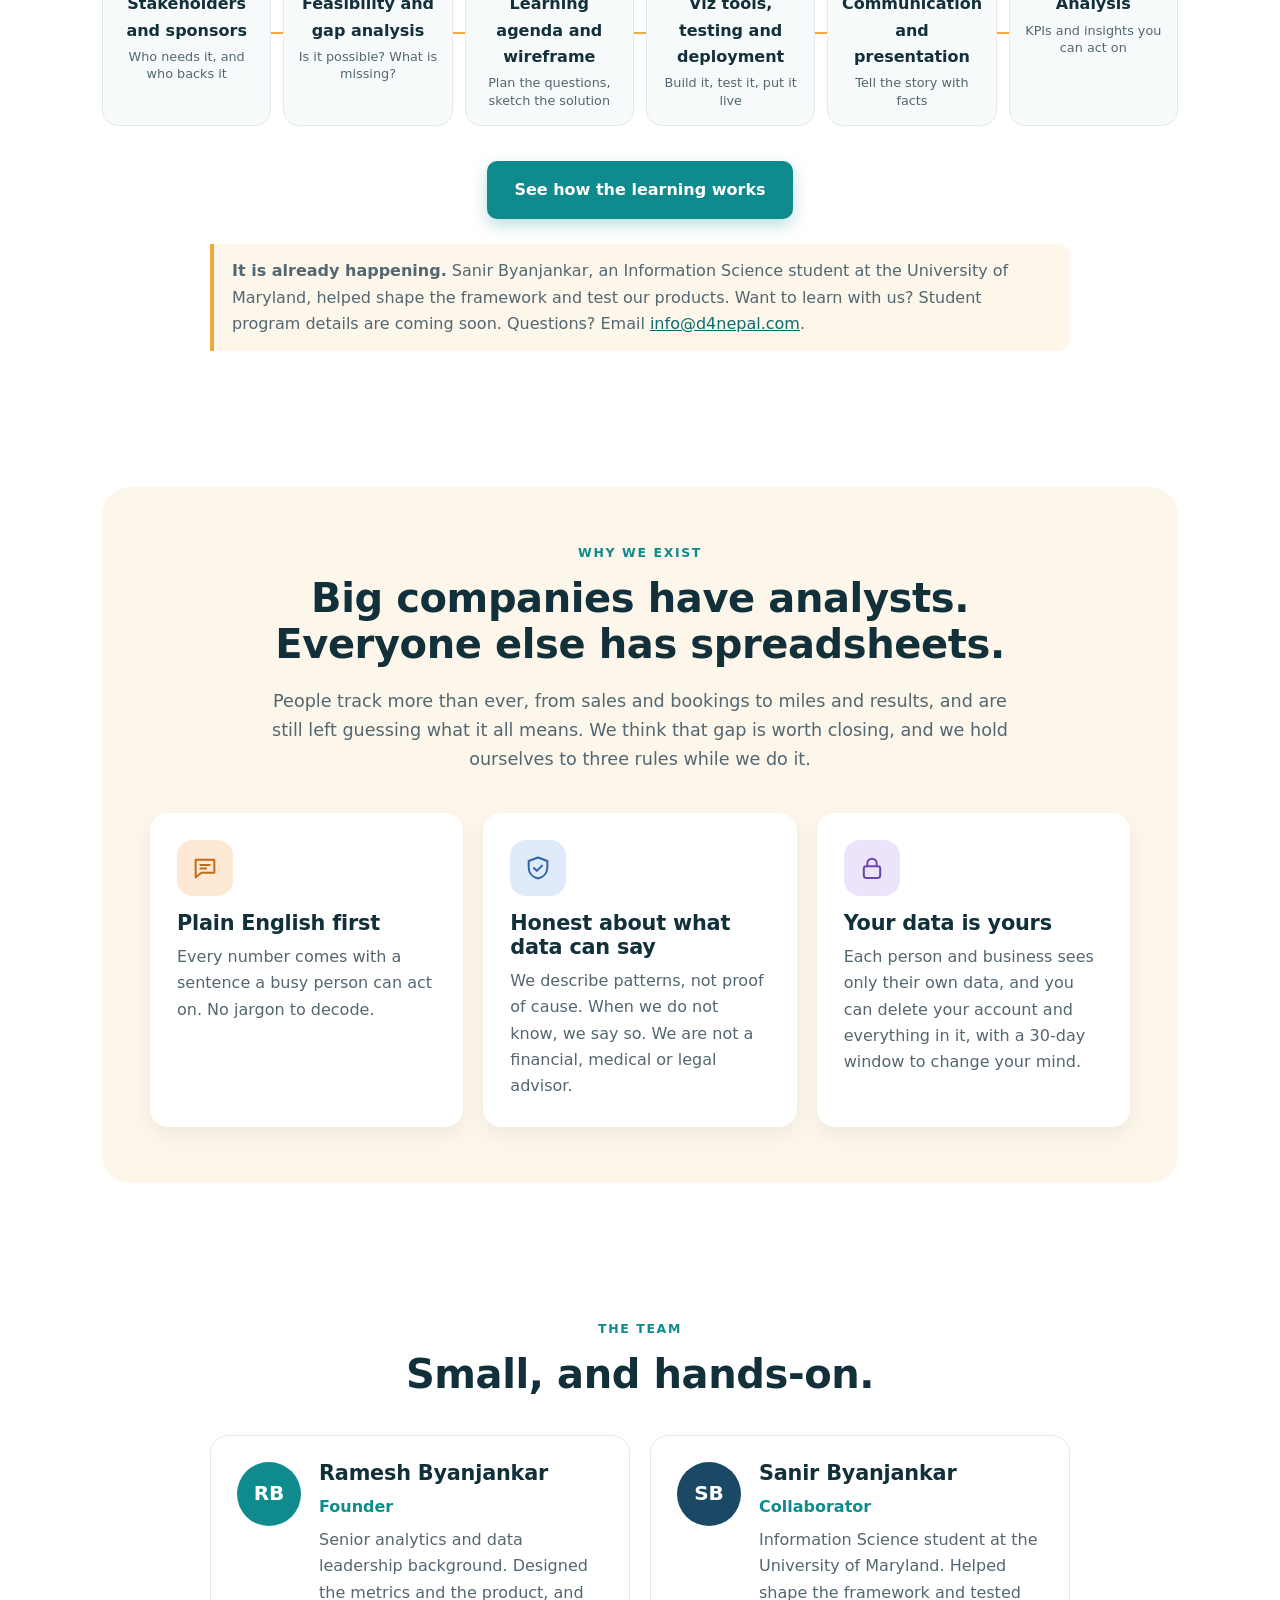
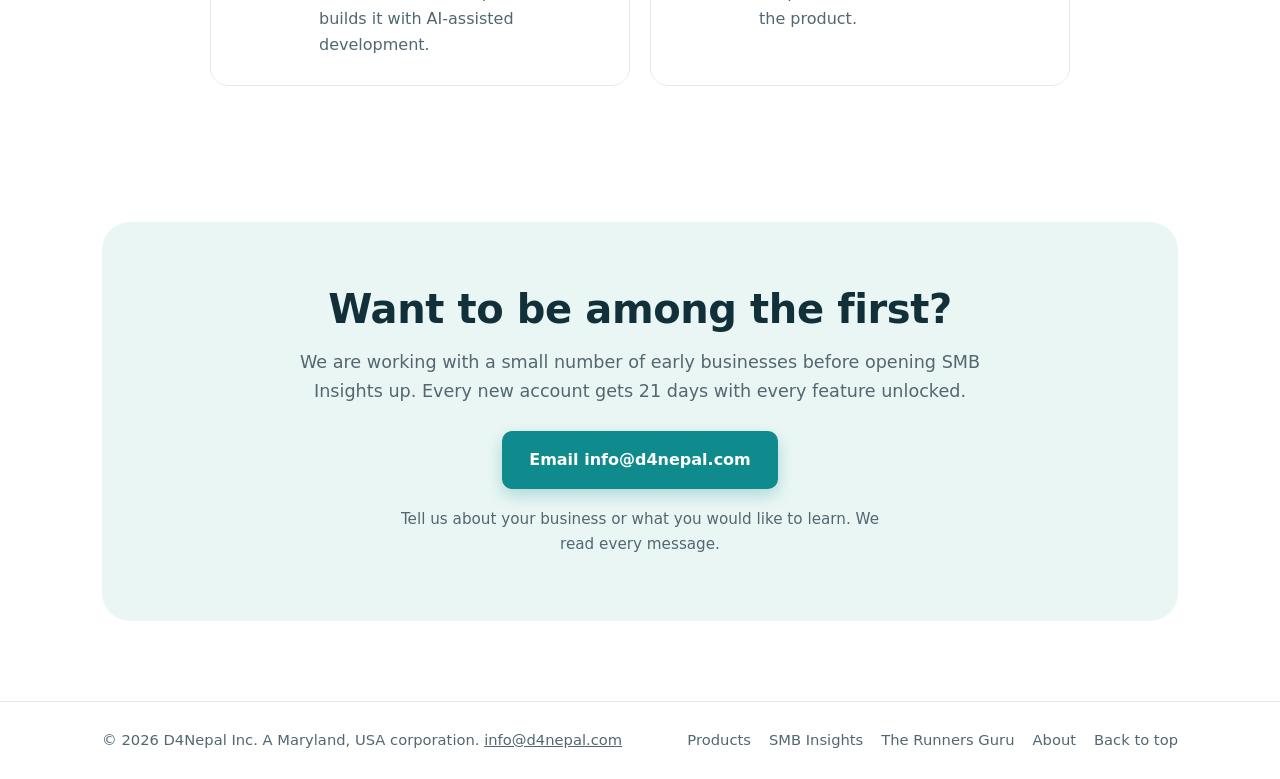
==== commit 6aa1930f: "Update company page" ====
--- a/index.html
+++ b/index.html
@@ -169,7 +169,7 @@
       </ol>
 
       <p class="center futcta"><a class="btn btn-primary" href="about.html#learning">See how the learning works</a></p>
-      <p class="honest featnote futnote"><strong>It is already happening.</strong> Sanir Byanjankar, an Information Science student at the University of Maryland, helped shape the framework and test our products. Want to learn with us? Student program details are coming soon.</p>
+      <p class="honest featnote futnote"><strong>It is already happening.</strong> Sanir Byanjankar, an Information Science student at the University of Maryland, helped shape the framework and test our products. Want to learn with us? Student program details are coming soon. Questions? Email <a href="mailto:info@d4nepal.com?subject=Learning%20with%20D4Nepal">info@d4nepal.com</a>.</p>
     </div>
   </section>
 
@@ -238,7 +238,8 @@
       <div class="panelbox mint center cta-panel">
         <h2>Want to be among the first?</h2>
         <p class="sub">We are working with a small number of early businesses before opening SMB Insights up. Every new account gets 21 days with every feature unlocked.</p>
-        <p class="soon">Our early access list opens soon. We will publish a contact address here when it is ready.</p>
+        <p><a class="btn btn-primary" href="mailto:info@d4nepal.com?subject=Early%20access">Email info@d4nepal.com</a></p>
+        <p class="mailnote">Tell us about your business or what you would like to learn. We read every message.</p>
       </div>
     </div>
   </section>
@@ -248,7 +249,7 @@
 
 <footer class="footer">
   <div class="wrap footer-inner">
-    <span>&copy; 2026 D4Nepal Inc. A Maryland, USA corporation.</span>
+    <span>&copy; 2026 D4Nepal Inc. A Maryland, USA corporation. <a href="mailto:info@d4nepal.com">info@d4nepal.com</a></span>
     <span class="flinks"><a href="products.html">Products</a> <a href="smb-insights.html">SMB Insights</a> <a href="the-runners-guru.html">The Runners Guru</a> <a href="about.html">About</a> <a href="#top">Back to top</a></span>
   </div>
 </footer>
--- a/styles.css
+++ b/styles.css
@@ -293,3 +293,8 @@
 .toollabel { font-size: .8rem; font-weight: 700; letter-spacing: .1em; text-transform: uppercase; color: var(--teal-dark) !important; margin: 0 0 .6rem !important; }
 .toolchips { list-style: none; padding: 0; margin: 0; display: flex; flex-wrap: wrap; gap: 8px; justify-content: center; }
 .toolchips li { background: #fff; border: 1px solid var(--line); border-radius: 999px; padding: .35rem .9rem; font-size: .92rem; }
+
+/* contact */
+.mailnote { margin: 1rem auto 0; color: var(--muted); font-size: .95rem; max-width: 34em; }
+.footer-inner a { color: var(--muted); }
+.footer-inner a:hover { color: var(--teal-dark); }
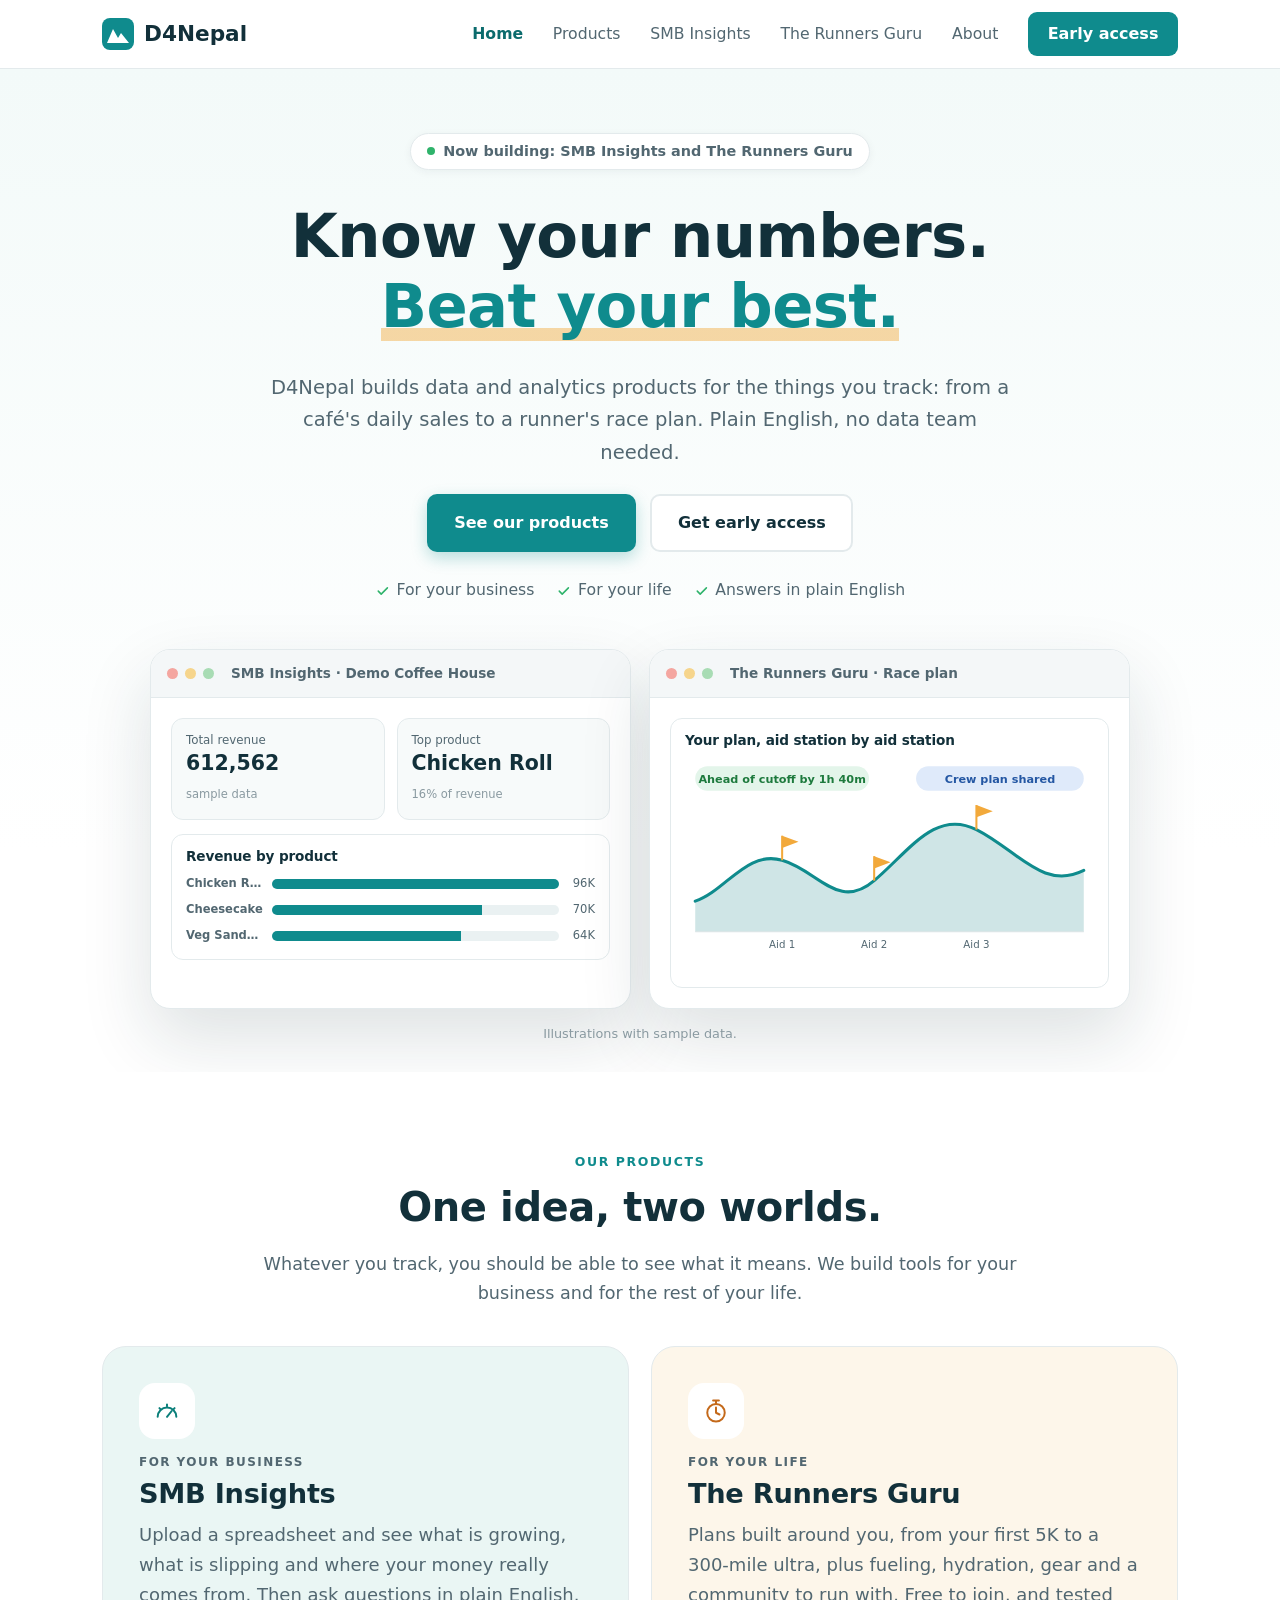
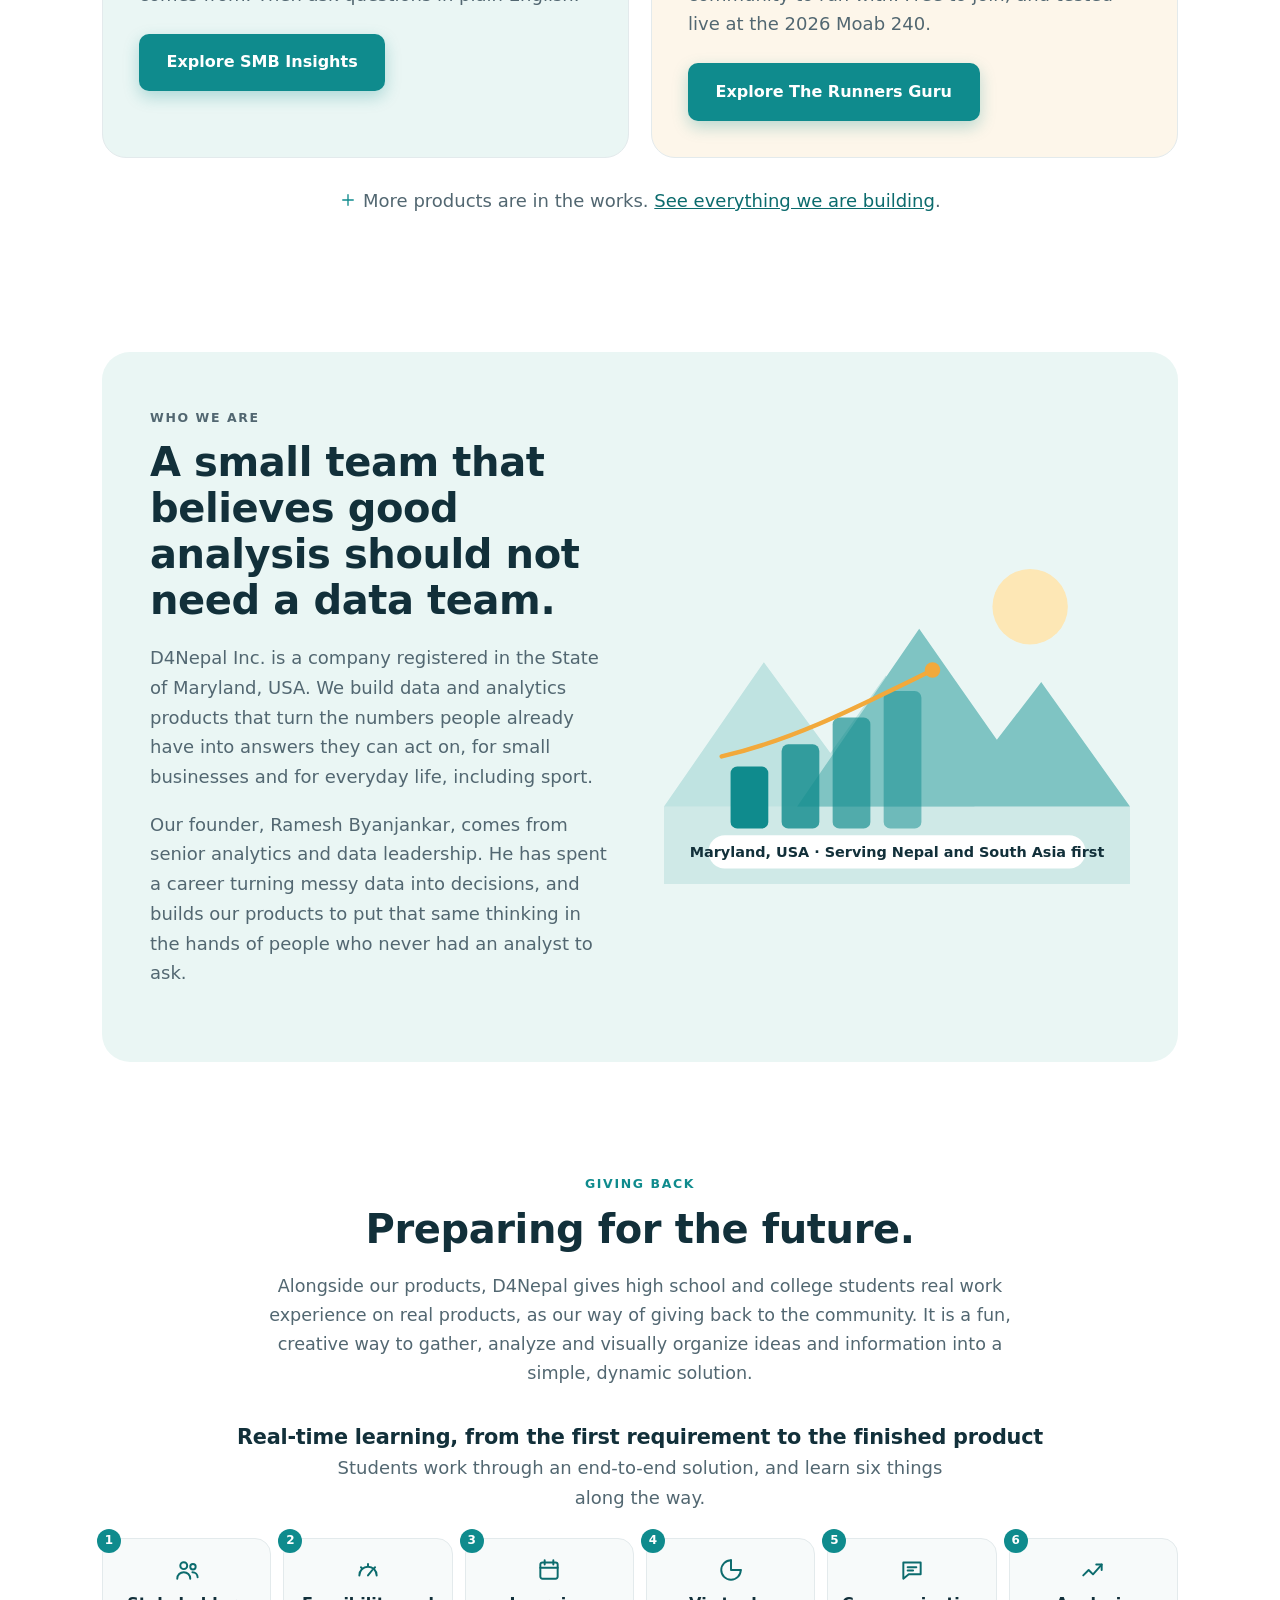
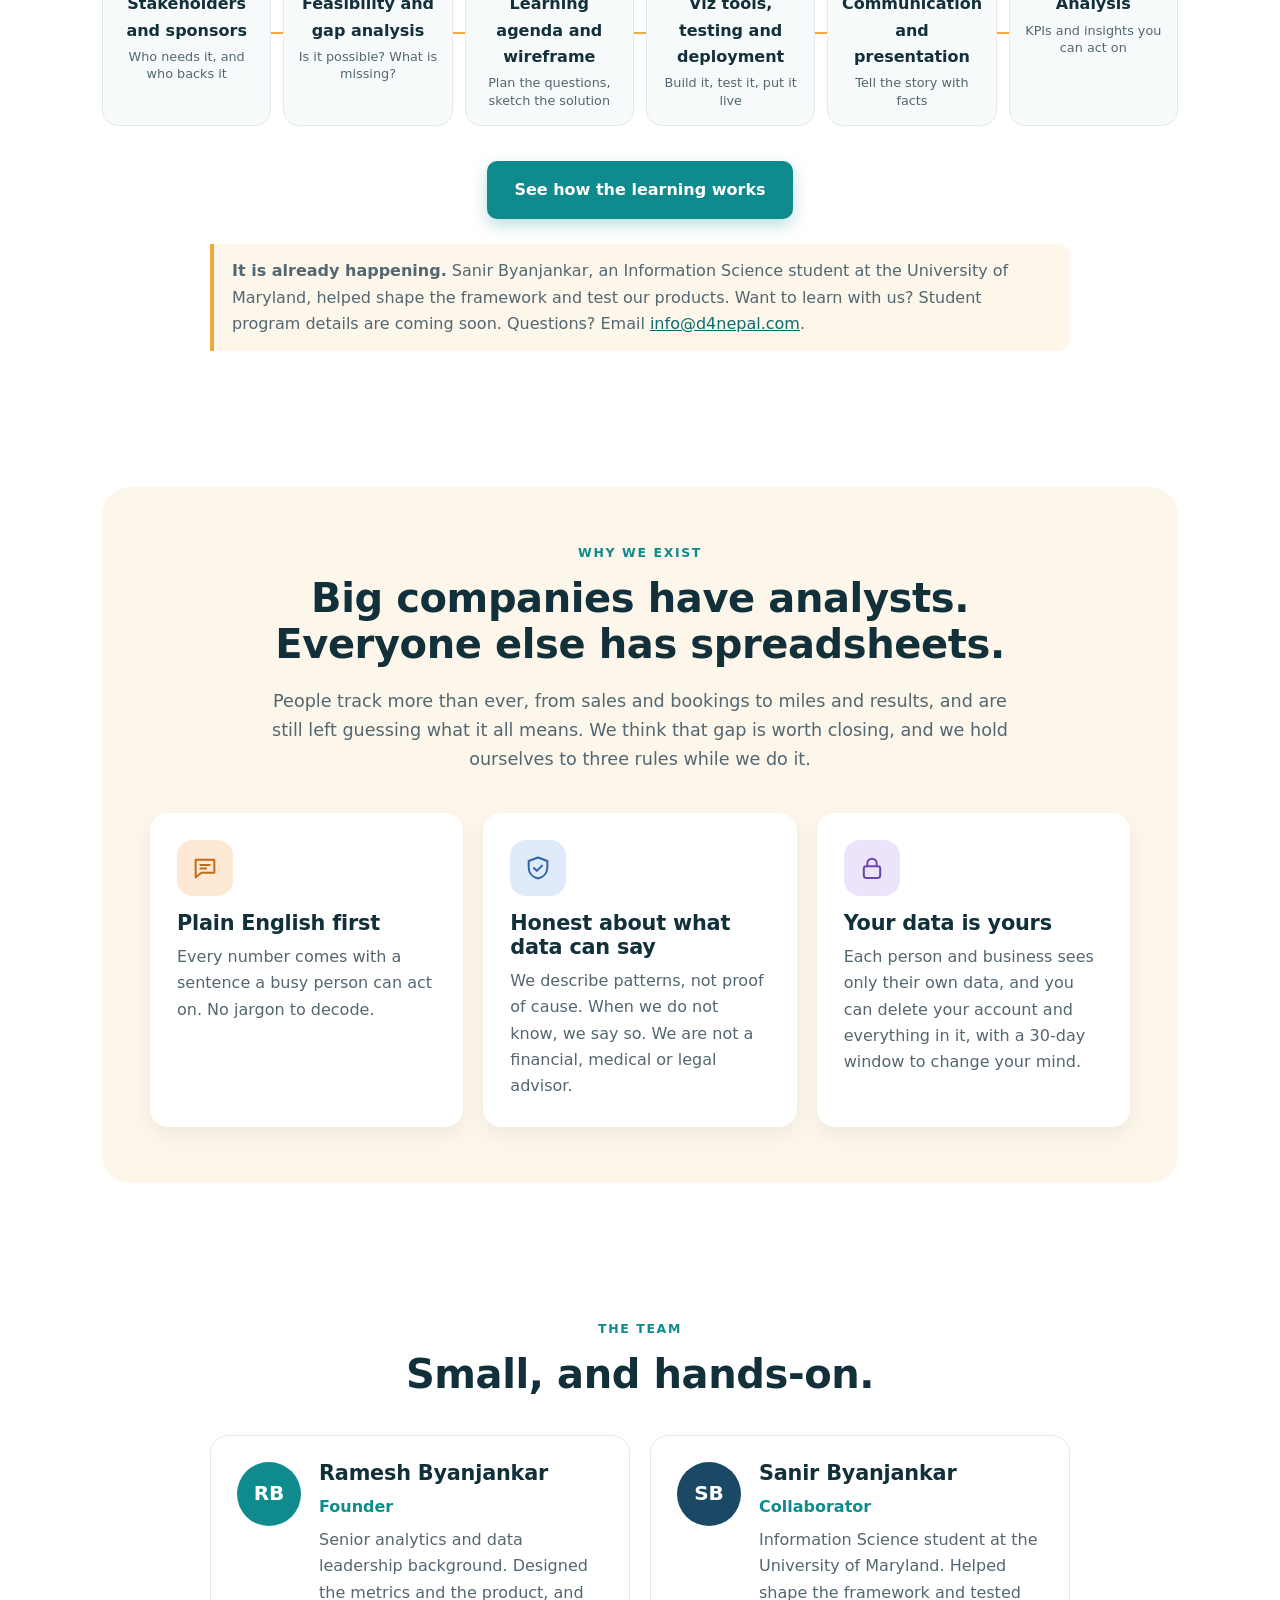
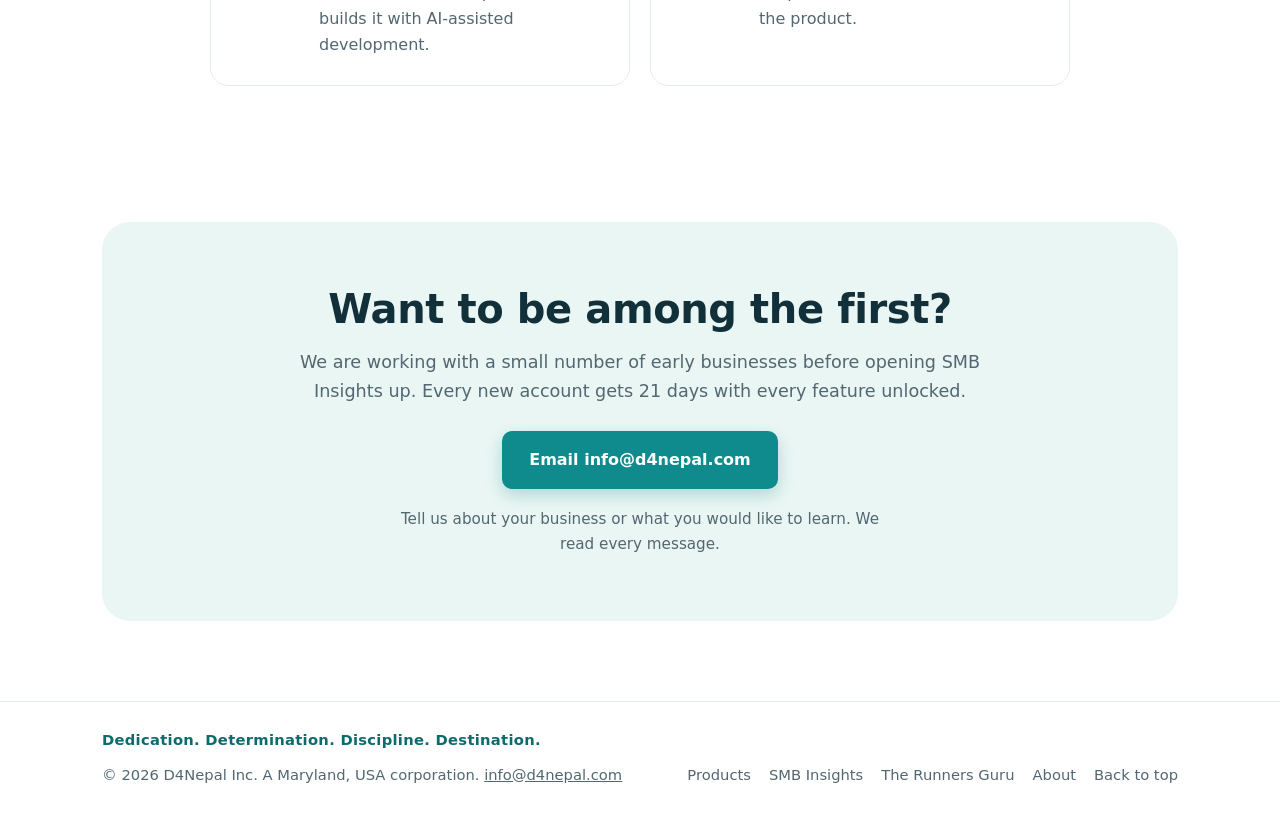
==== commit 92e875d4: "Update company page" ====
--- a/index.html
+++ b/index.html
@@ -249,6 +249,7 @@
 
 <footer class="footer">
   <div class="wrap footer-inner">
+    <span class="ftag">Dedication. Determination. Discipline. Destination.</span>
     <span>&copy; 2026 D4Nepal Inc. A Maryland, USA corporation. <a href="mailto:info@d4nepal.com">info@d4nepal.com</a></span>
     <span class="flinks"><a href="products.html">Products</a> <a href="smb-insights.html">SMB Insights</a> <a href="the-runners-guru.html">The Runners Guru</a> <a href="about.html">About</a> <a href="#top">Back to top</a></span>
   </div>
--- a/styles.css
+++ b/styles.css
@@ -298,3 +298,11 @@
 .mailnote { margin: 1rem auto 0; color: var(--muted); font-size: .95rem; max-width: 34em; }
 .footer-inner a { color: var(--muted); }
 .footer-inner a:hover { color: var(--teal-dark); }
+
+/* the name: four D's */
+.cards.four { grid-template-columns: repeat(4, 1fr); }
+@media (max-width: 960px) { .cards.four { grid-template-columns: repeat(2, 1fr); } }
+@media (max-width: 560px) { .cards.four { grid-template-columns: 1fr; } }
+.equation { font-weight: 700; color: var(--teal-dark); font-size: 1.15rem; margin: 0 auto 2rem; }
+.namenote { max-width: 40em; margin: 2rem auto 0; color: var(--muted); }
+.footer-inner .ftag { flex-basis: 100%; font-weight: 700; color: var(--teal-dark); letter-spacing: .02em; }
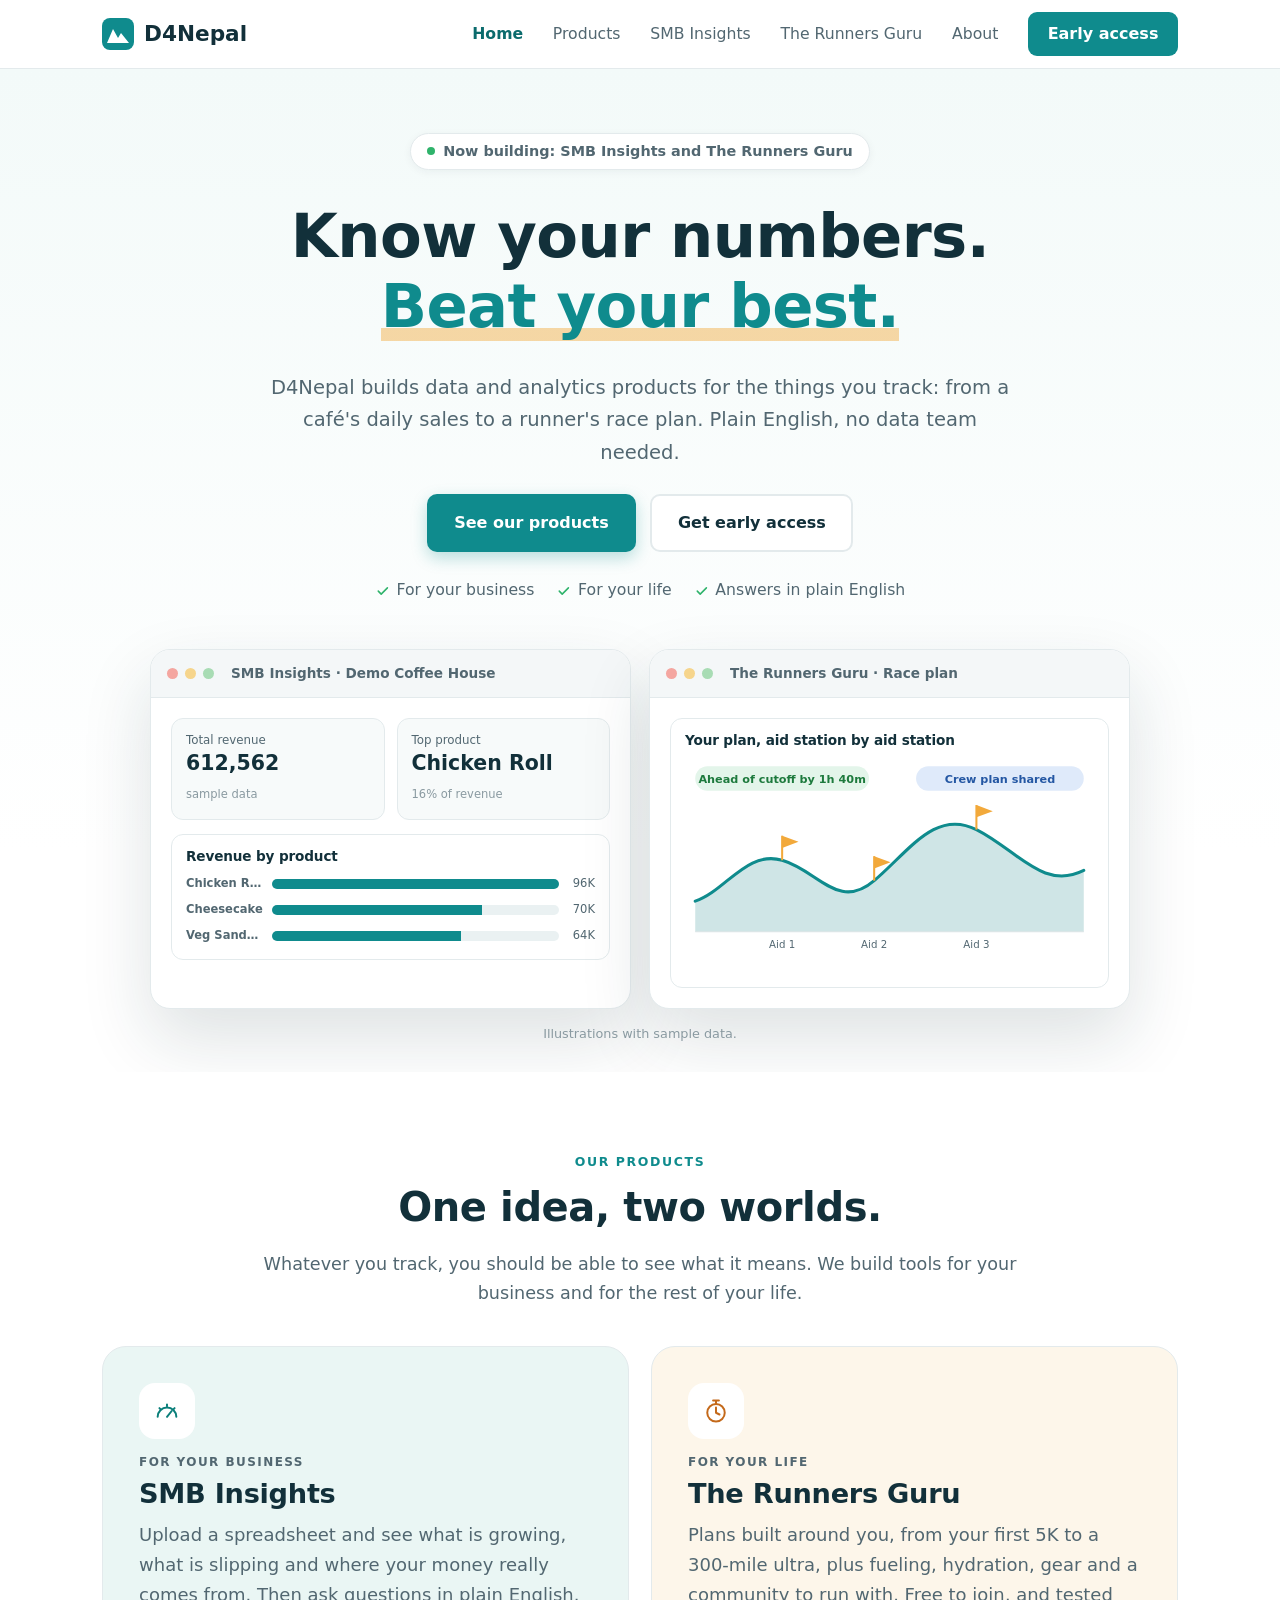
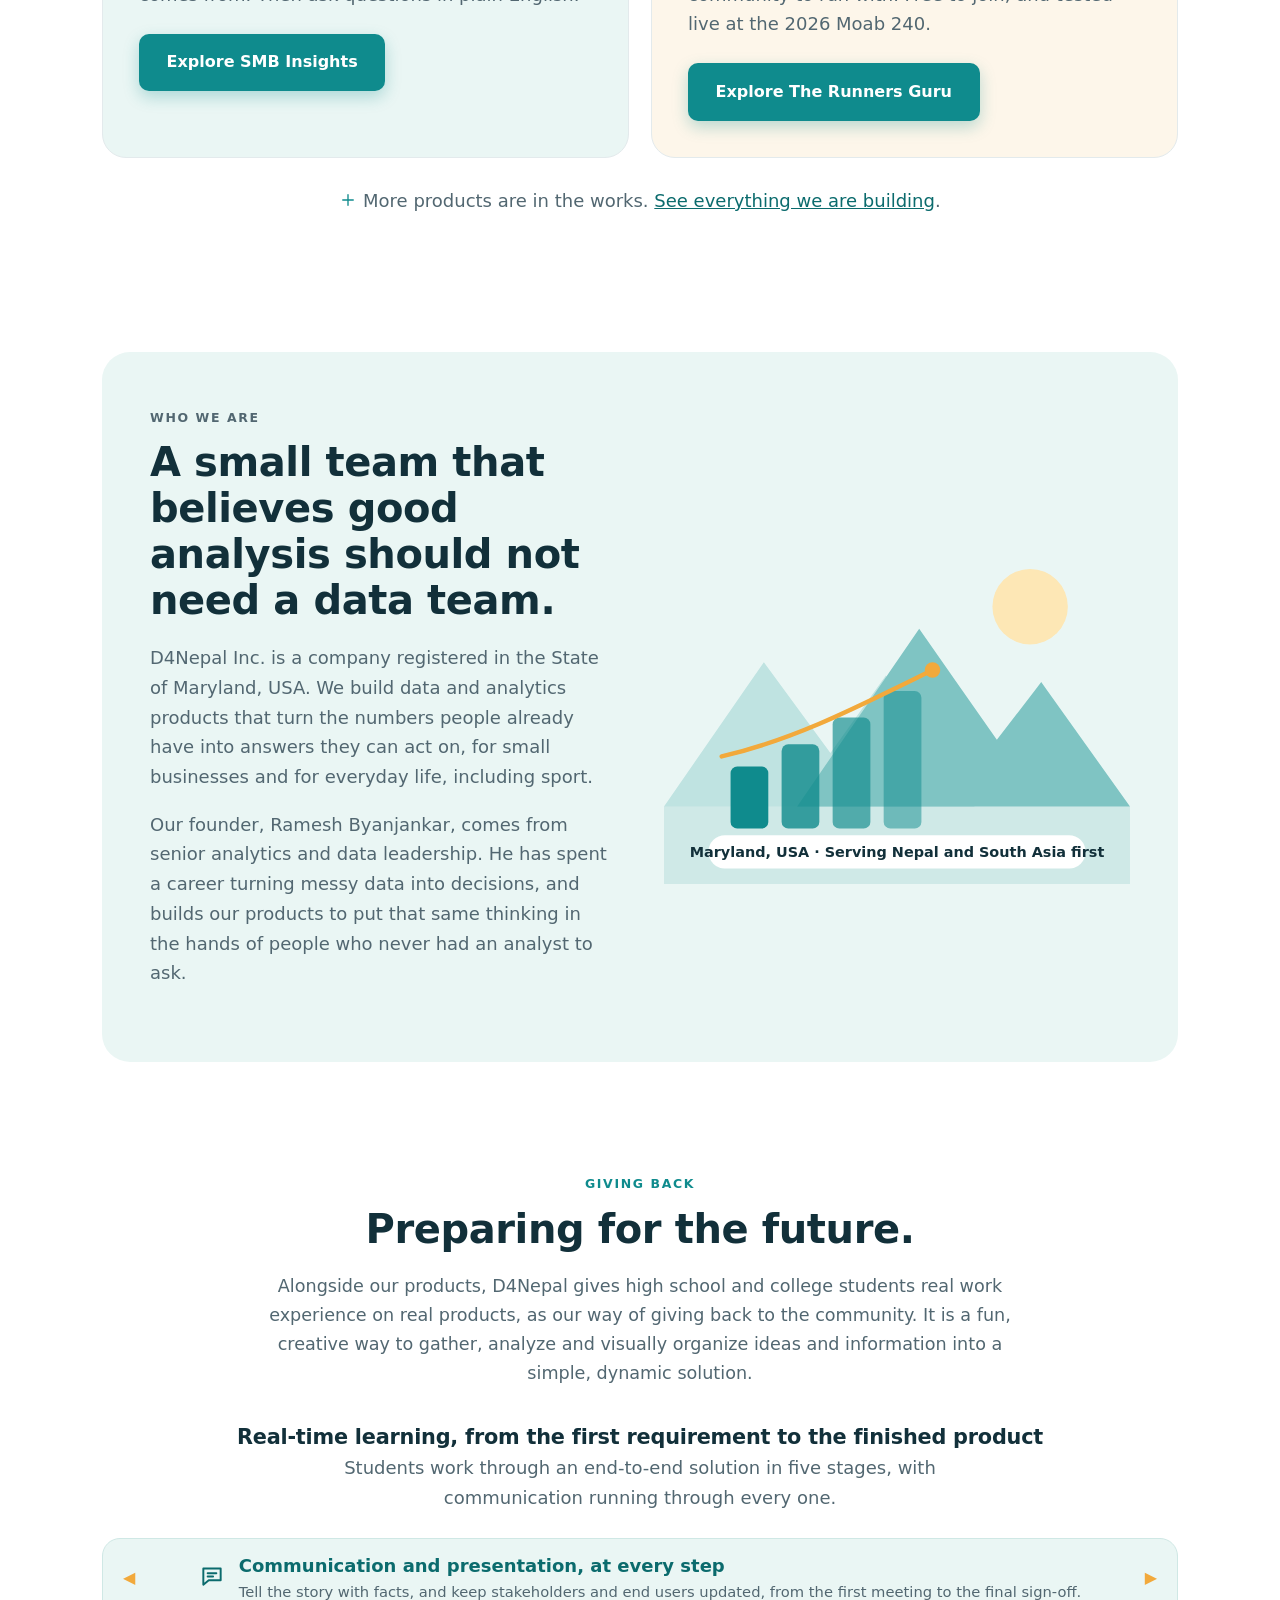
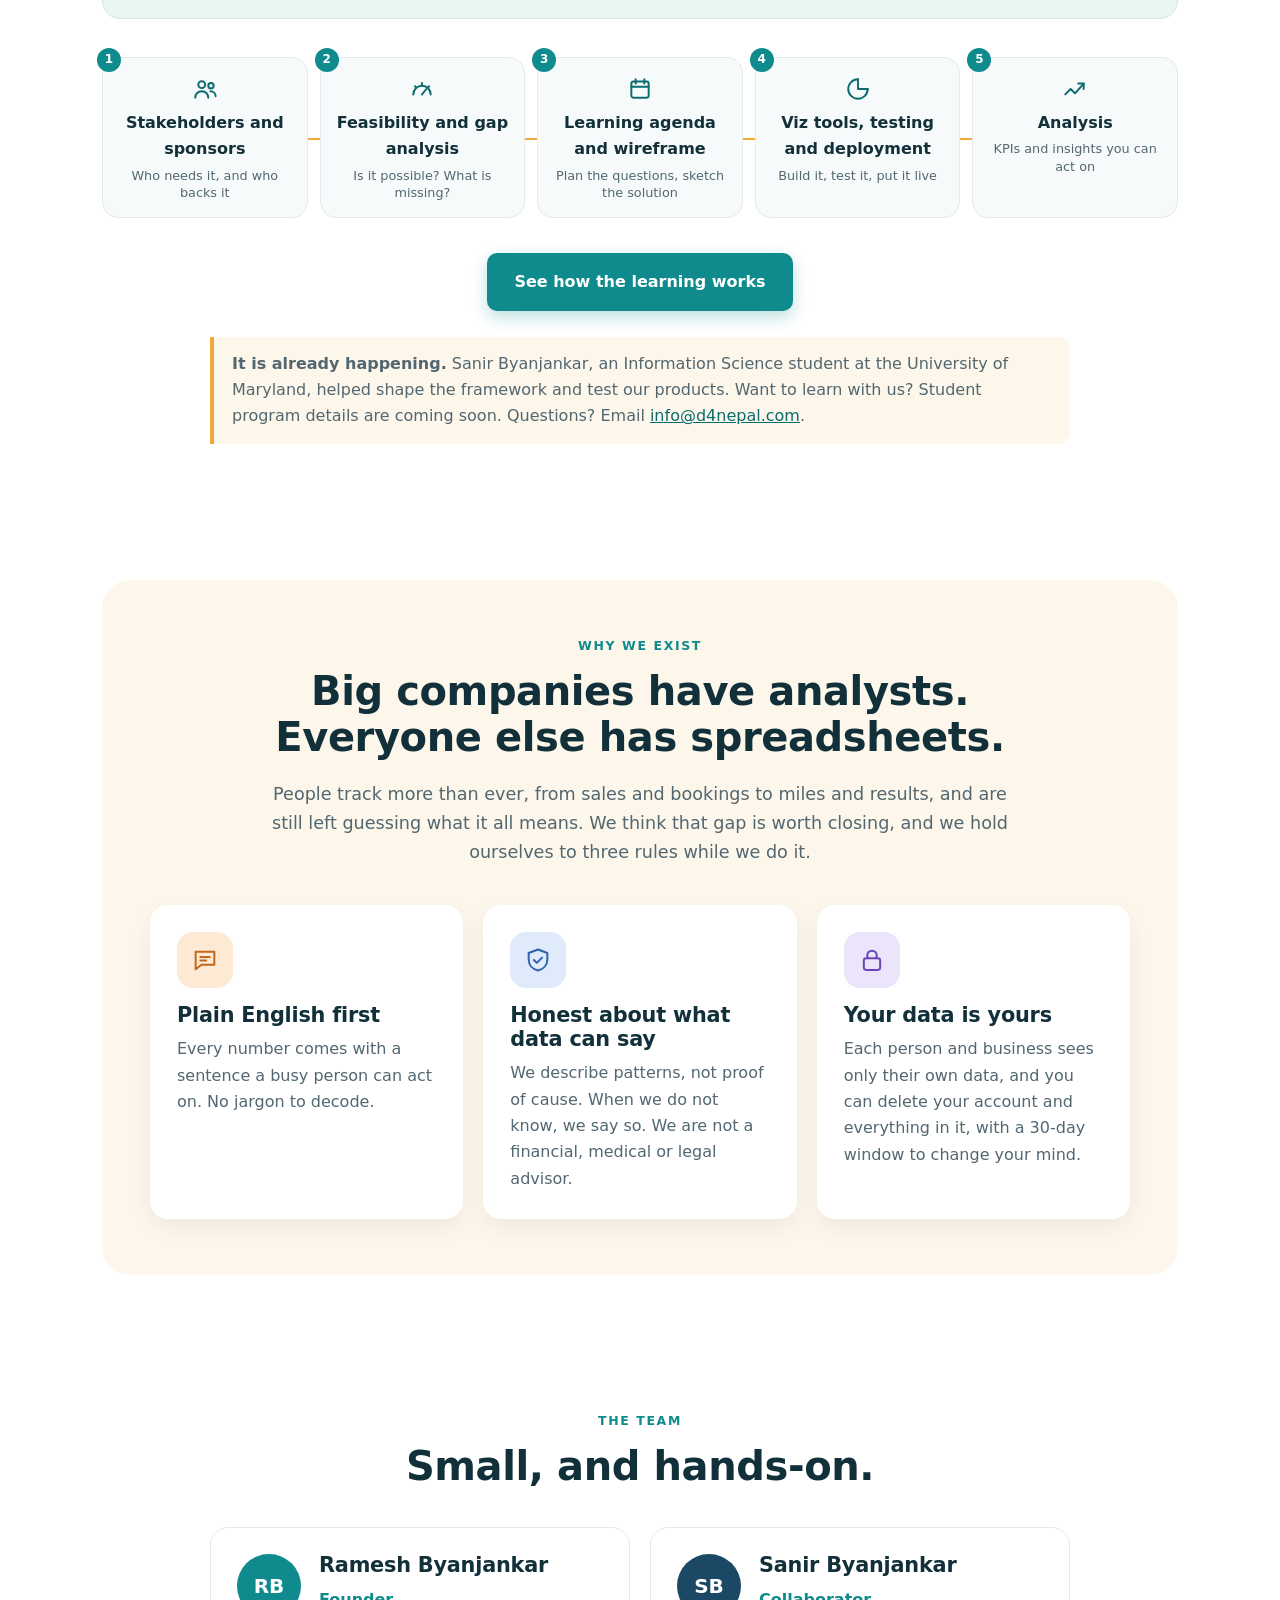
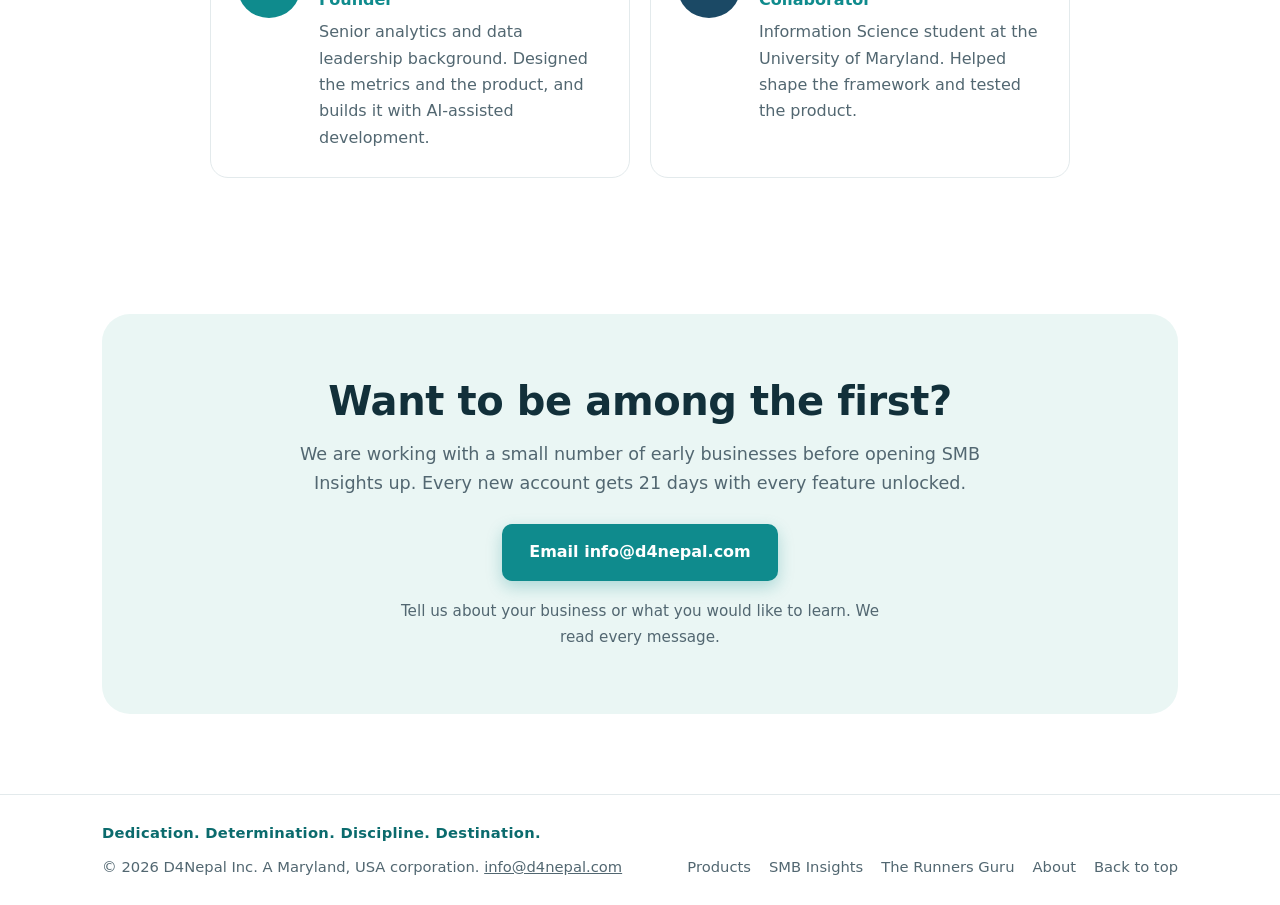
==== commit 847c50ac: "Update company page" ====
--- a/index.html
+++ b/index.html
@@ -158,14 +158,18 @@
       </div>
 
       <h3 class="center futh">Real-time learning, from the first requirement to the finished product</h3>
-      <p class="center futp">Students work through an end-to-end solution, and learn six things along the way.</p>
-      <ol class="steps">
+      <p class="center futp">Students work through an end-to-end solution in five stages, with communication running through every one.</p>
+      <div class="thread" role="note">
+        <span class="threadic"><svg class="ic"><use href="icons.svg#i-chat"/></svg></span>
+        <p><b>Communication and presentation, at every step</b>
+        <span>Tell the story with facts, and keep stakeholders and end users updated, from the first meeting to the final sign-off.</span></p>
+      </div>
+      <ol class="steps five">
           <li><span class="stepno">1</span><span class="stepic"><svg class="ic"><use href="icons.svg#i-users"/></svg></span><b>Stakeholders and sponsors</b><small>Who needs it, and who backs it</small></li>
           <li><span class="stepno">2</span><span class="stepic"><svg class="ic"><use href="icons.svg#i-gauge"/></svg></span><b>Feasibility and gap analysis</b><small>Is it possible? What is missing?</small></li>
           <li><span class="stepno">3</span><span class="stepic"><svg class="ic"><use href="icons.svg#i-calendar"/></svg></span><b>Learning agenda and wireframe</b><small>Plan the questions, sketch the solution</small></li>
           <li><span class="stepno">4</span><span class="stepic"><svg class="ic"><use href="icons.svg#i-pie"/></svg></span><b>Viz tools, testing and deployment</b><small>Build it, test it, put it live</small></li>
-          <li><span class="stepno">5</span><span class="stepic"><svg class="ic"><use href="icons.svg#i-chat"/></svg></span><b>Communication and presentation</b><small>Tell the story with facts</small></li>
-          <li><span class="stepno">6</span><span class="stepic"><svg class="ic"><use href="icons.svg#i-trend"/></svg></span><b>Analysis</b><small>KPIs and insights you can act on</small></li>
+          <li><span class="stepno">5</span><span class="stepic"><svg class="ic"><use href="icons.svg#i-trend"/></svg></span><b>Analysis</b><small>KPIs and insights you can act on</small></li>
       </ol>
 
       <p class="center futcta"><a class="btn btn-primary" href="about.html#learning">See how the learning works</a></p>
--- a/styles.css
+++ b/styles.css
@@ -306,3 +306,17 @@
 .equation { font-weight: 700; color: var(--teal-dark); font-size: 1.15rem; margin: 0 auto 2rem; }
 .namenote { max-width: 40em; margin: 2rem auto 0; color: var(--muted); }
 .footer-inner .ftag { flex-basis: 100%; font-weight: 700; color: var(--teal-dark); letter-spacing: .02em; }
+
+/* breathing room between a heading and the numbered steps (the number badges stick out above the cards) */
+.futh + .steps { margin-top: 2.2rem; }
+
+/* communication runs through every stage: a band over the numbered steps */
+.thread { display: flex; align-items: center; justify-content: center; gap: 14px; position: relative; background: var(--mint); border: 1px solid #cfe8e5; border-radius: 18px; padding: 14px 52px; margin: 1.4rem 0 2.4rem; text-align: left; }
+.thread::before, .thread::after { position: absolute; top: 50%; transform: translateY(-50%); color: var(--amber); font-size: 1rem; line-height: 1; }
+.thread::before { content: "\25C0"; left: 20px; }
+.thread::after { content: "\25B6"; right: 20px; }
+.threadic { color: var(--teal-dark); font-size: 26px; line-height: 1; flex: none; }
+.thread p { margin: 0; line-height: 1.4; }
+.thread b { display: block; color: var(--teal-dark); }
+.thread span:not(.threadic) { color: var(--muted); font-size: .92rem; }
+@media (max-width: 560px) { .thread { flex-direction: column; text-align: center; padding: 14px 30px; gap: 6px; } .thread::before { left: 10px; } .thread::after { right: 10px; } .thread span:not(.threadic) { display: none; } }
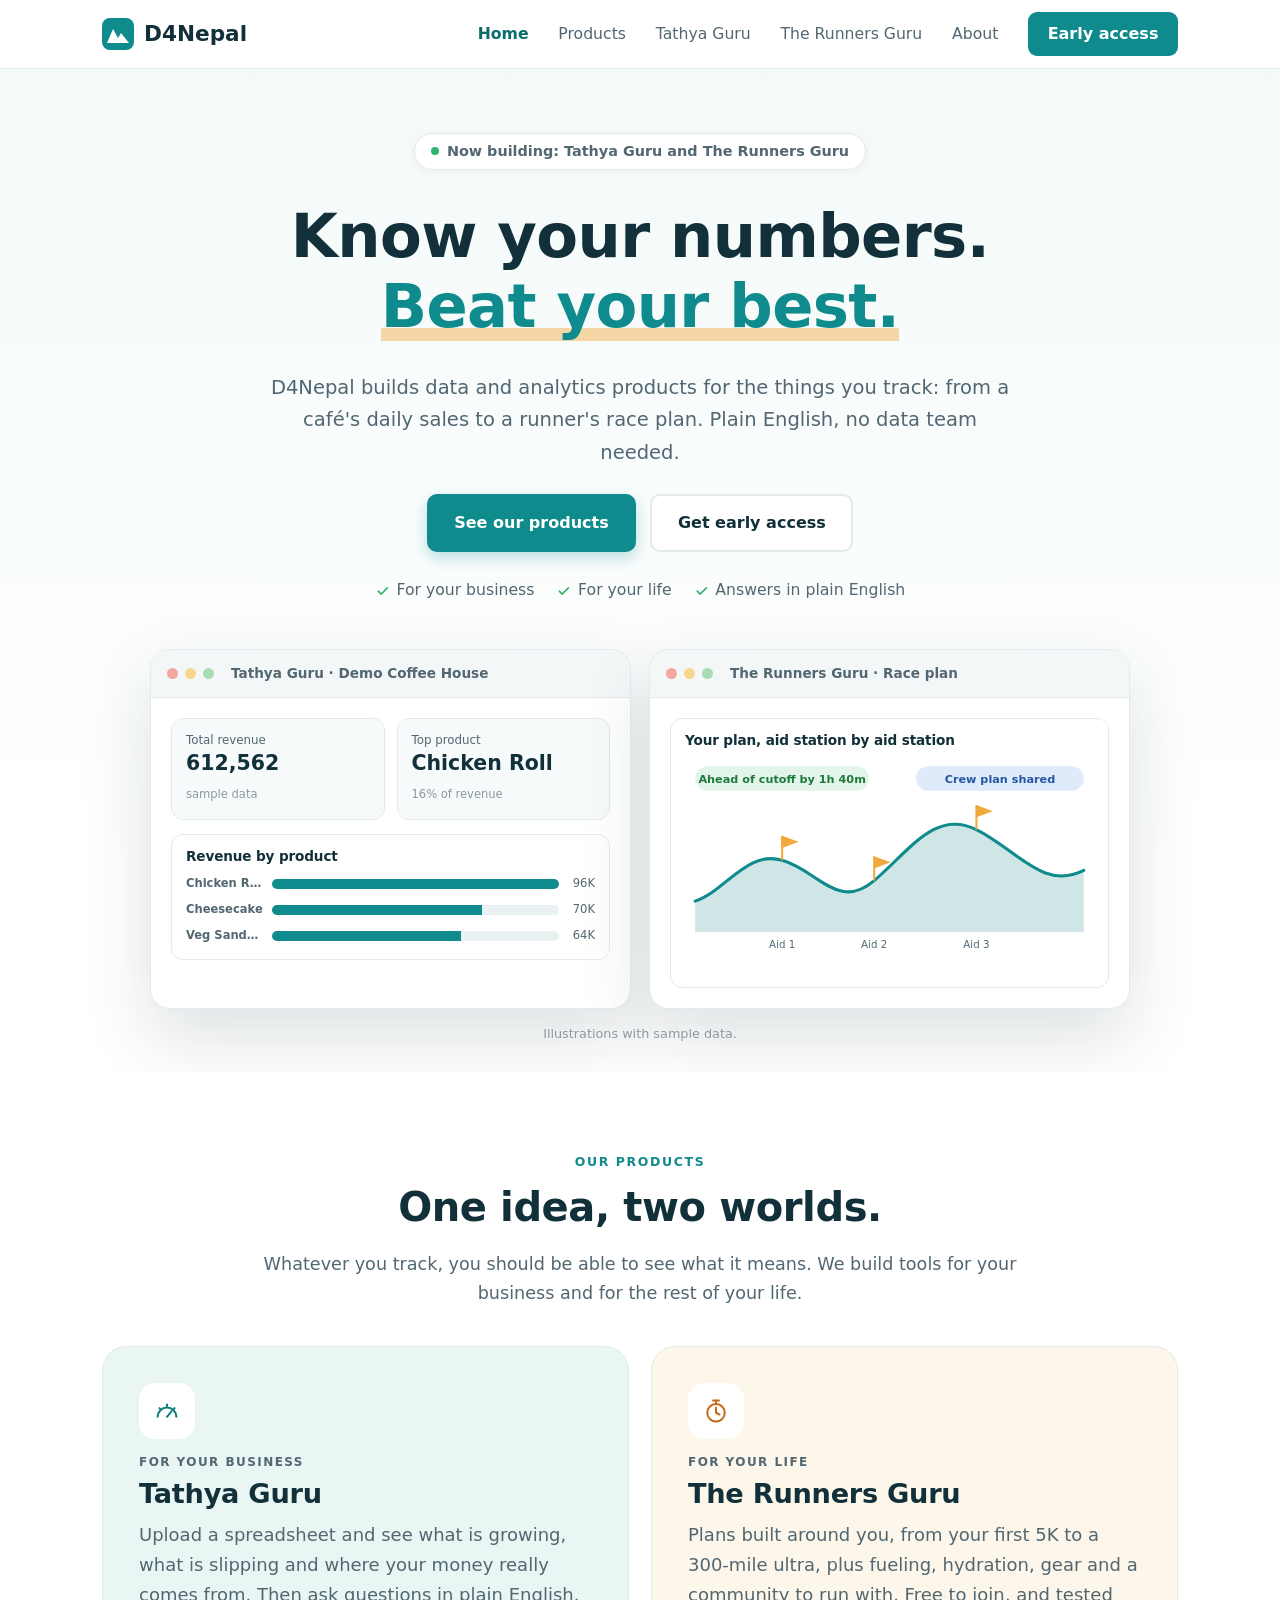
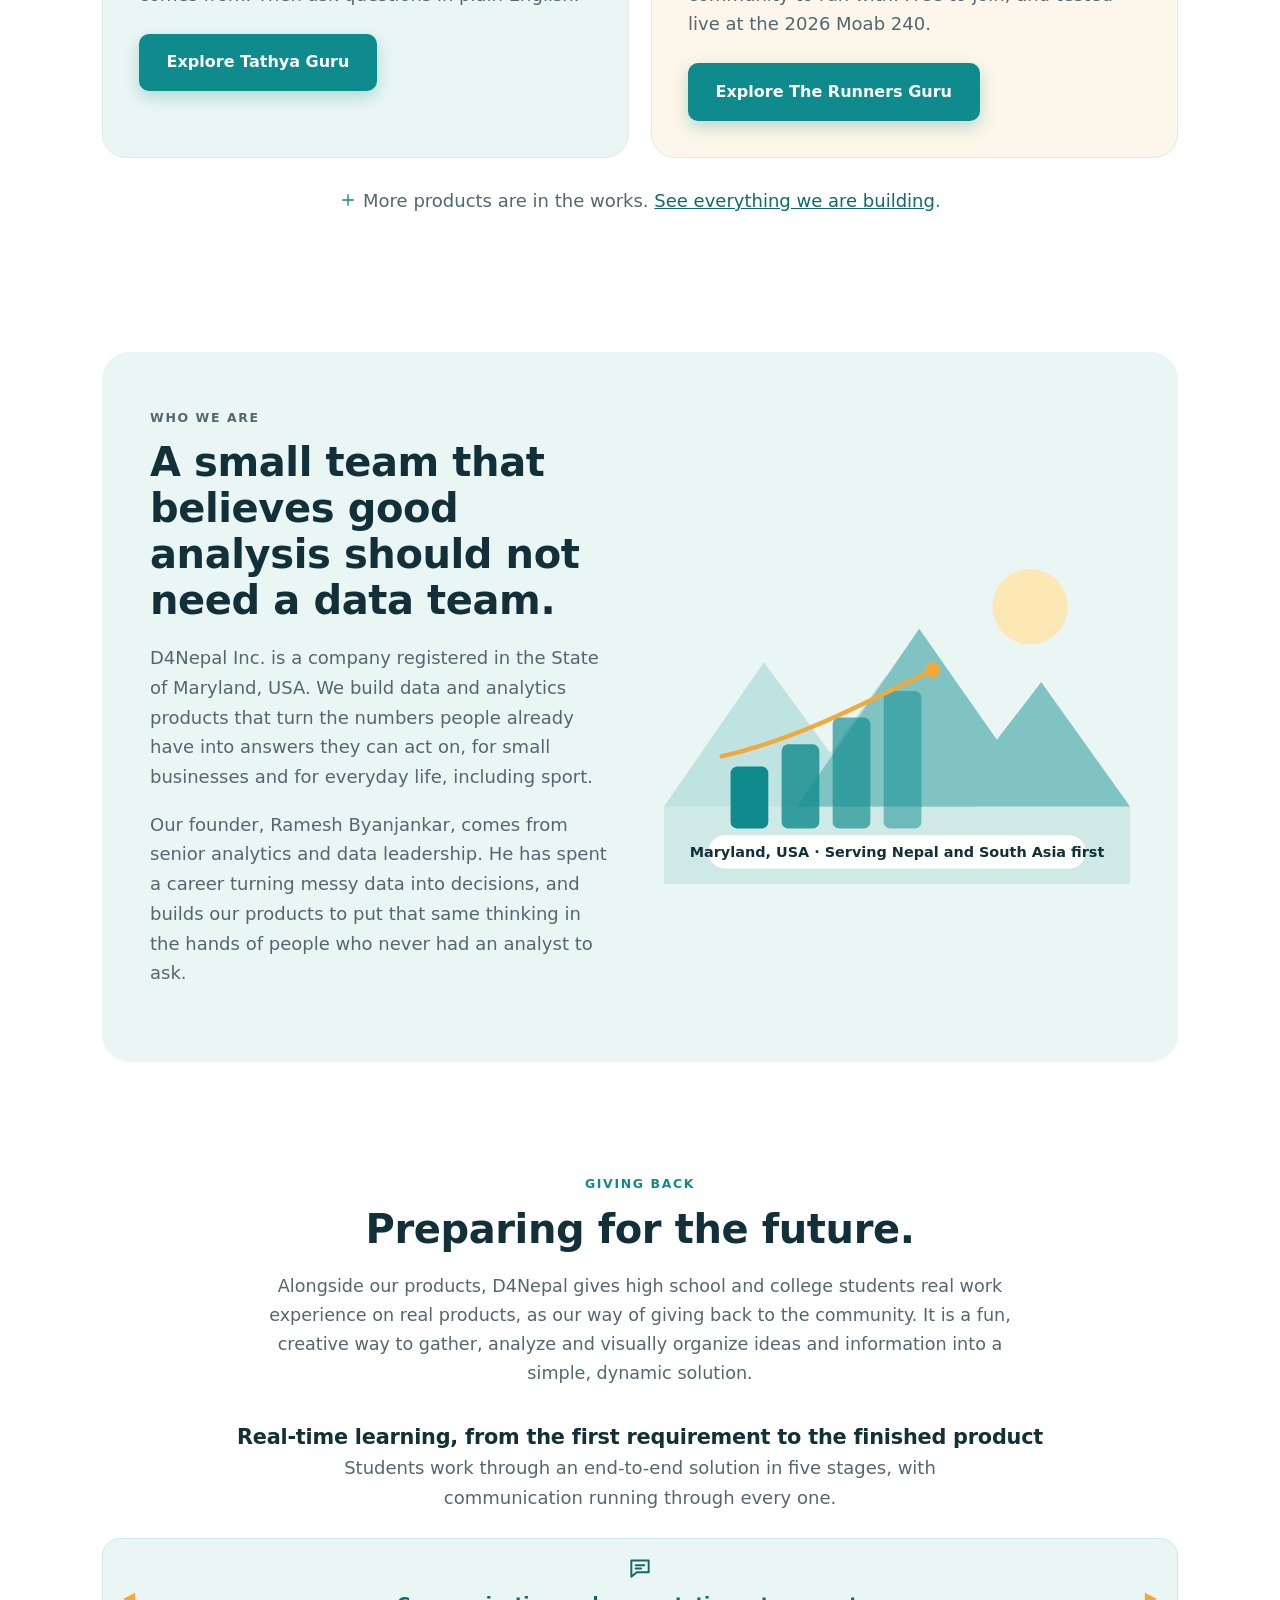
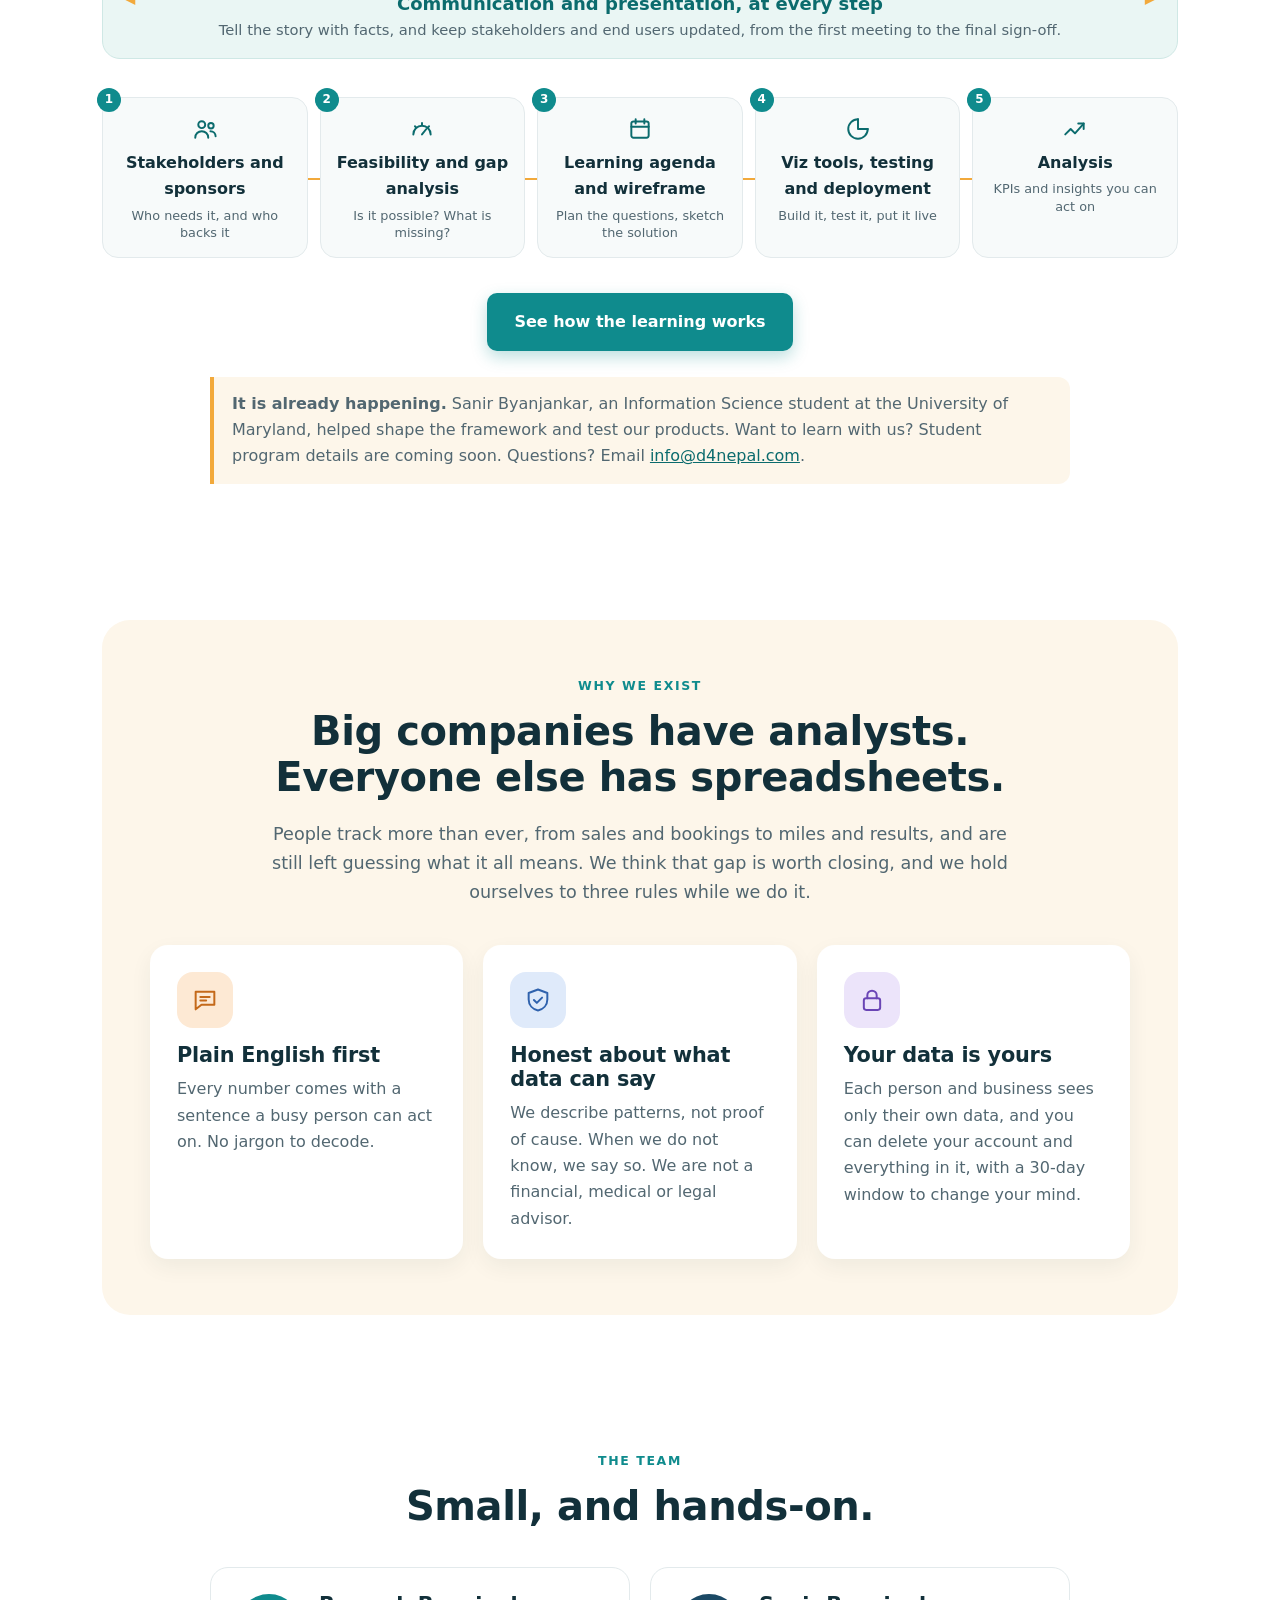
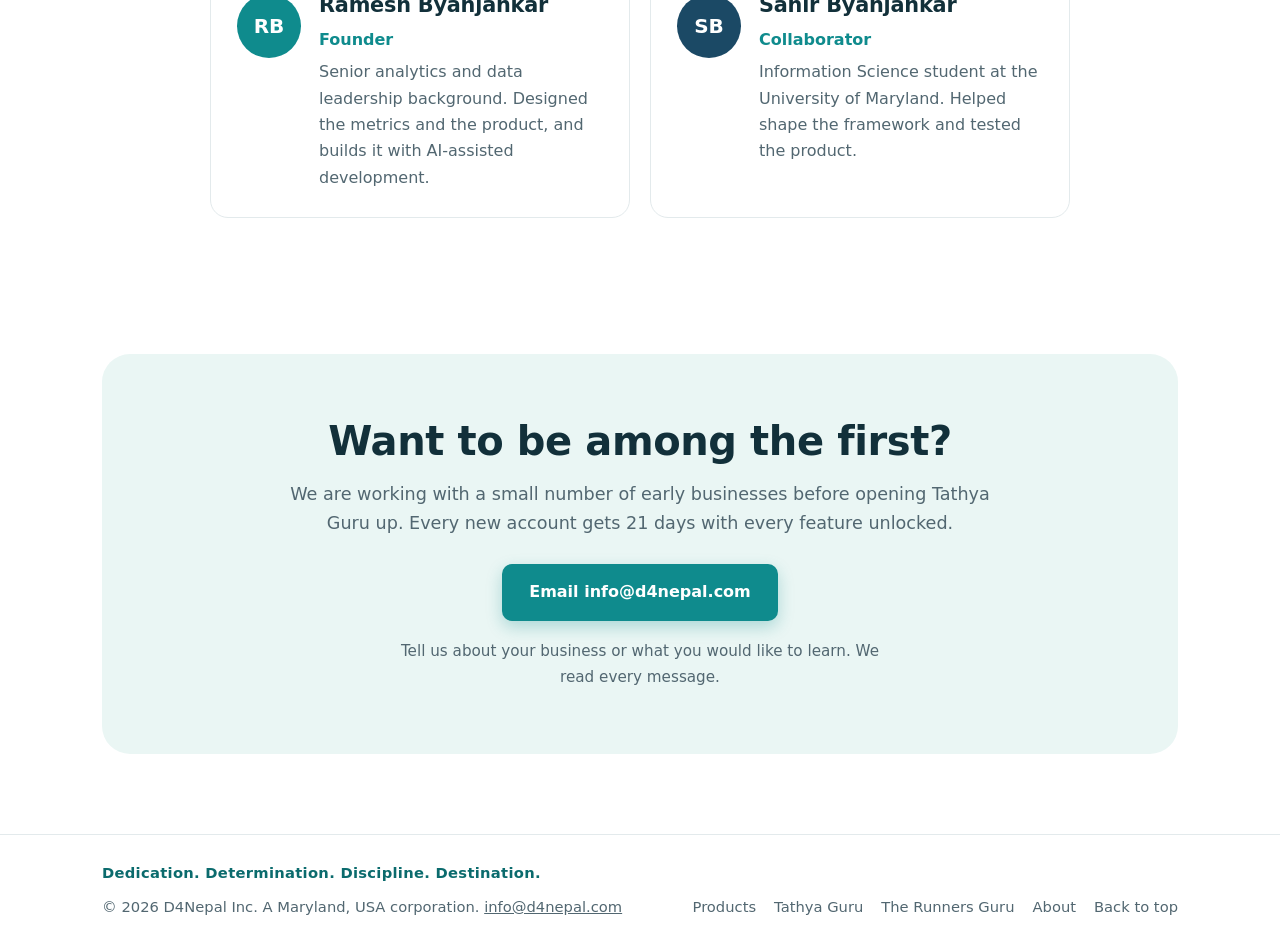
==== commit 8aadc6be: "Update company page" ====
--- a/index.html
+++ b/index.html
@@ -20,7 +20,7 @@
     <nav aria-label="Main">
       <a href="index.html" aria-current="page">Home</a>
       <a href="products.html">Products</a>
-      <a href="smb-insights.html">SMB Insights</a>
+      <a href="tathya-guru.html">Tathya Guru</a>
       <a href="the-runners-guru.html">The Runners Guru</a>
       <a href="about.html">About</a>
       <a class="btn btn-small" href="index.html#contact">Early access</a>
@@ -32,7 +32,7 @@
 
   <section class="hero">
     <div class="wrap center">
-      <p class="pill"><span class="dot"></span> Now building: SMB Insights and The Runners Guru</p>
+      <p class="pill"><span class="dot"></span> Now building: Tathya Guru and The Runners Guru</p>
       <h1>Know your numbers. <span class="hl">Beat your best.</span></h1>
       <p class="lead">D4Nepal builds data and analytics products for the things you track: from a café's daily sales to a runner's race plan. Plain English, no data team needed.</p>
       <div class="cta">
@@ -48,8 +48,8 @@
 
     <div class="wrap">
       <div class="duo">
-        <figure class="window" aria-label="Illustration of the SMB Insights dashboard with sample data">
-          <div class="window-bar"><i></i><i></i><i></i><span>SMB Insights &middot; Demo Coffee House</span></div>
+        <figure class="window" aria-label="Illustration of the Tathya Guru dashboard with sample data">
+          <div class="window-bar"><i></i><i></i><i></i><span>Tathya Guru &middot; Demo Coffee House</span></div>
           <div class="window-body">
             <div class="kpis two">
               <div class="kpi"><span>Total revenue</span><strong>612,562</strong><em>sample data</em></div>
@@ -102,9 +102,9 @@
         <article class="world w-business">
           <span class="iconbox c2"><svg class="ic"><use href="icons.svg#i-gauge"/></svg></span>
           <p class="wtag">For your business</p>
-          <h3>SMB Insights</h3>
+          <h3>Tathya Guru</h3>
           <p>Upload a spreadsheet and see what is growing, what is slipping and where your money really comes from. Then ask questions in plain English.</p>
-          <a class="btn btn-primary" href="smb-insights.html">Explore SMB Insights</a>
+          <a class="btn btn-primary" href="tathya-guru.html">Explore Tathya Guru</a>
         </article>
         <article class="world w-life">
           <span class="iconbox c1"><svg class="ic"><use href="icons.svg#i-timer"/></svg></span>
@@ -241,7 +241,7 @@
     <div class="wrap">
       <div class="panelbox mint center cta-panel">
         <h2>Want to be among the first?</h2>
-        <p class="sub">We are working with a small number of early businesses before opening SMB Insights up. Every new account gets 21 days with every feature unlocked.</p>
+        <p class="sub">We are working with a small number of early businesses before opening Tathya Guru up. Every new account gets 21 days with every feature unlocked.</p>
         <p><a class="btn btn-primary" href="mailto:info@d4nepal.com?subject=Early%20access">Email info@d4nepal.com</a></p>
         <p class="mailnote">Tell us about your business or what you would like to learn. We read every message.</p>
       </div>
@@ -255,7 +255,7 @@
   <div class="wrap footer-inner">
     <span class="ftag">Dedication. Determination. Discipline. Destination.</span>
     <span>&copy; 2026 D4Nepal Inc. A Maryland, USA corporation. <a href="mailto:info@d4nepal.com">info@d4nepal.com</a></span>
-    <span class="flinks"><a href="products.html">Products</a> <a href="smb-insights.html">SMB Insights</a> <a href="the-runners-guru.html">The Runners Guru</a> <a href="about.html">About</a> <a href="#top">Back to top</a></span>
+    <span class="flinks"><a href="products.html">Products</a> <a href="tathya-guru.html">Tathya Guru</a> <a href="the-runners-guru.html">The Runners Guru</a> <a href="about.html">About</a> <a href="#top">Back to top</a></span>
   </div>
 </footer>
 
--- a/styles.css
+++ b/styles.css
@@ -311,7 +311,7 @@
 .futh + .steps { margin-top: 2.2rem; }
 
 /* communication runs through every stage: a band over the numbered steps */
-.thread { display: flex; align-items: center; justify-content: center; gap: 14px; position: relative; background: var(--mint); border: 1px solid #cfe8e5; border-radius: 18px; padding: 14px 52px; margin: 1.4rem 0 2.4rem; text-align: left; }
+.thread { display: flex; flex-direction: column; align-items: center; justify-content: center; gap: 6px; position: relative; background: var(--mint); border: 1px solid #cfe8e5; border-radius: 18px; padding: 16px 52px; margin: 1.4rem 0 2.4rem; text-align: center; }
 .thread::before, .thread::after { position: absolute; top: 50%; transform: translateY(-50%); color: var(--amber); font-size: 1rem; line-height: 1; }
 .thread::before { content: "\25C0"; left: 20px; }
 .thread::after { content: "\25B6"; right: 20px; }
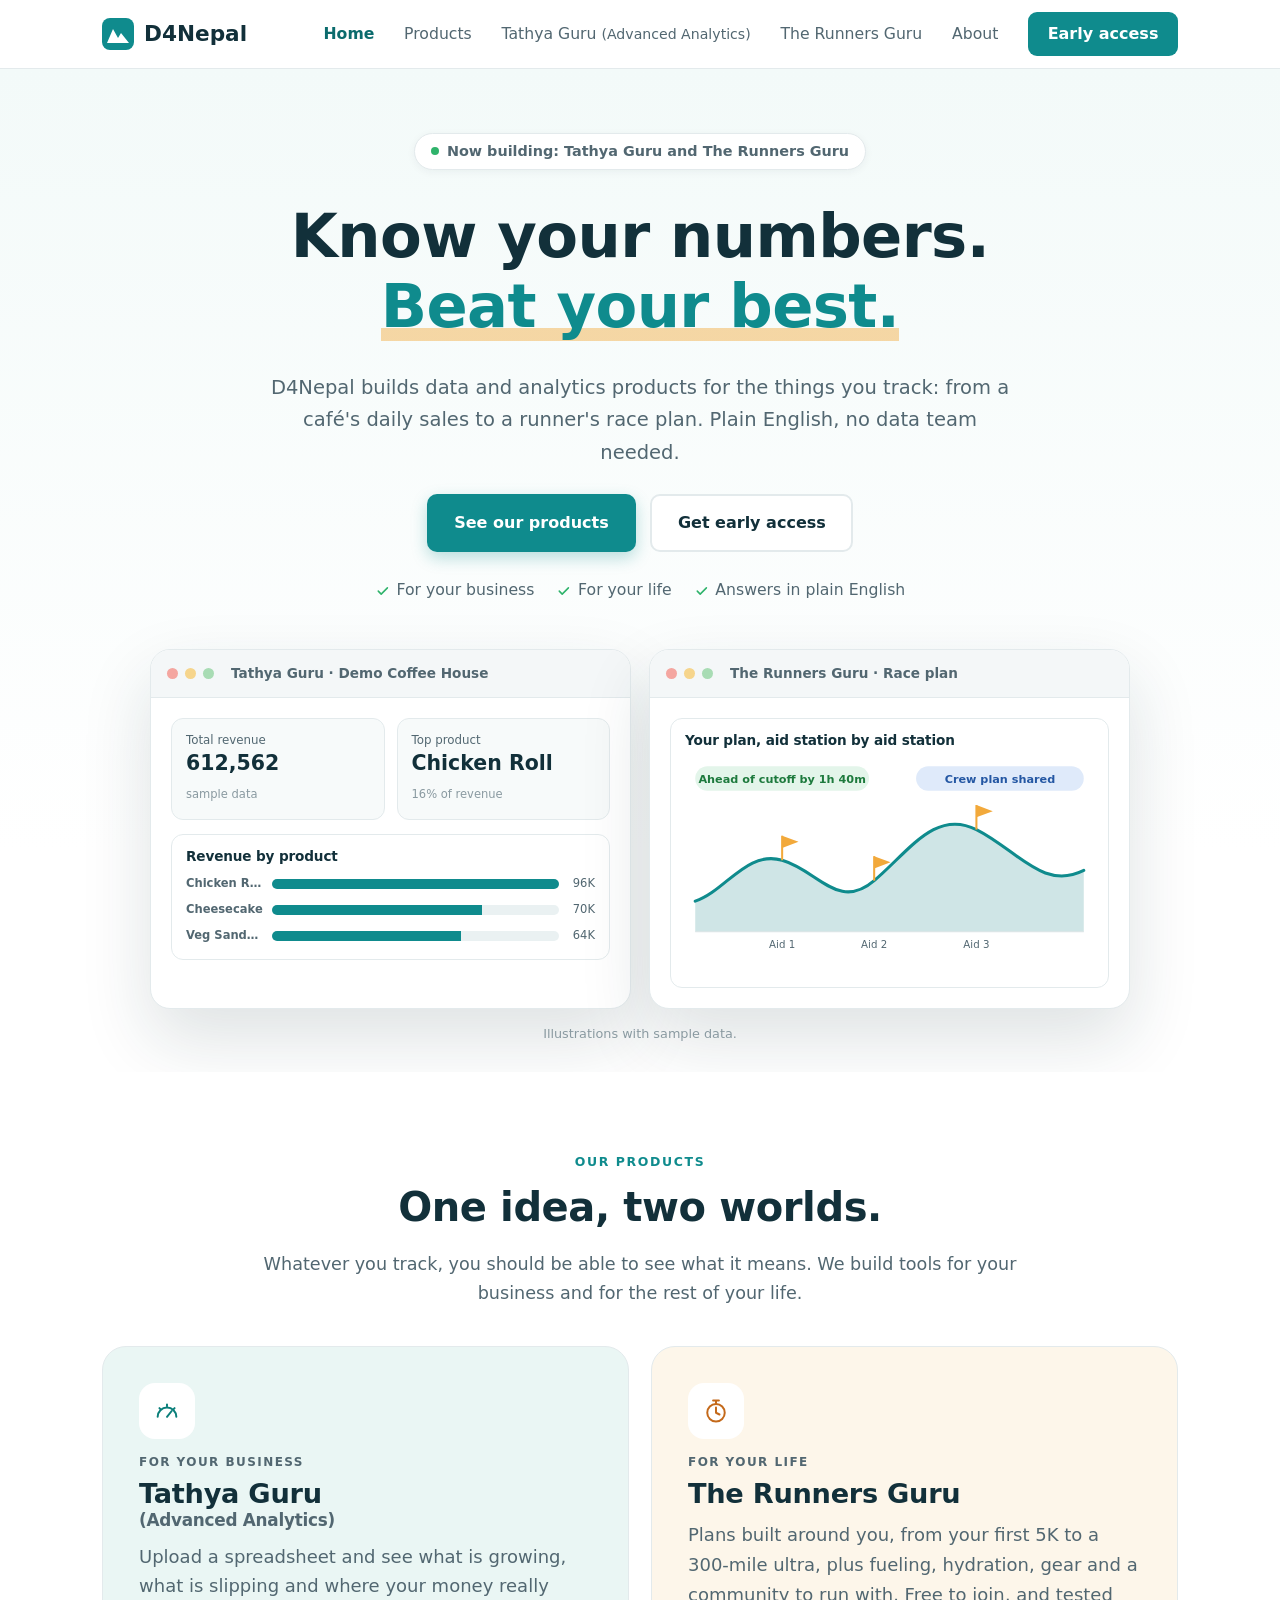
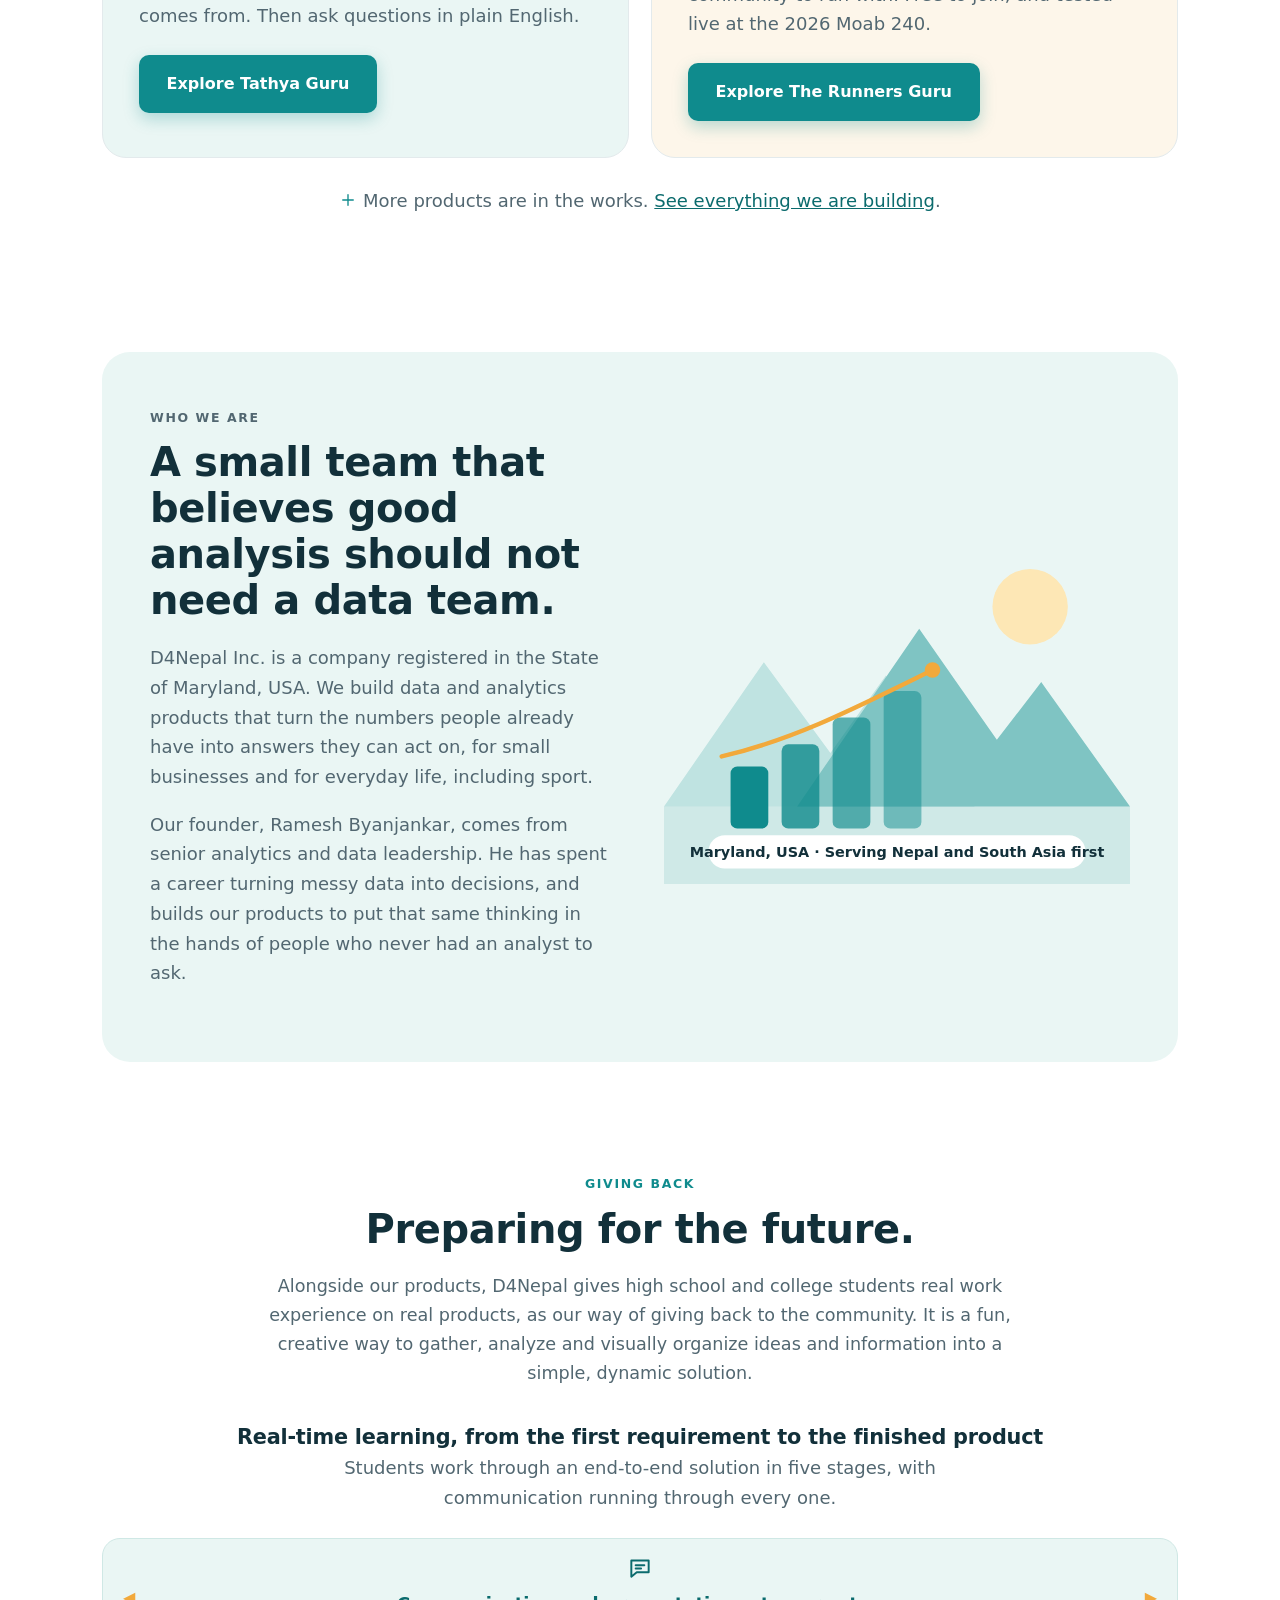
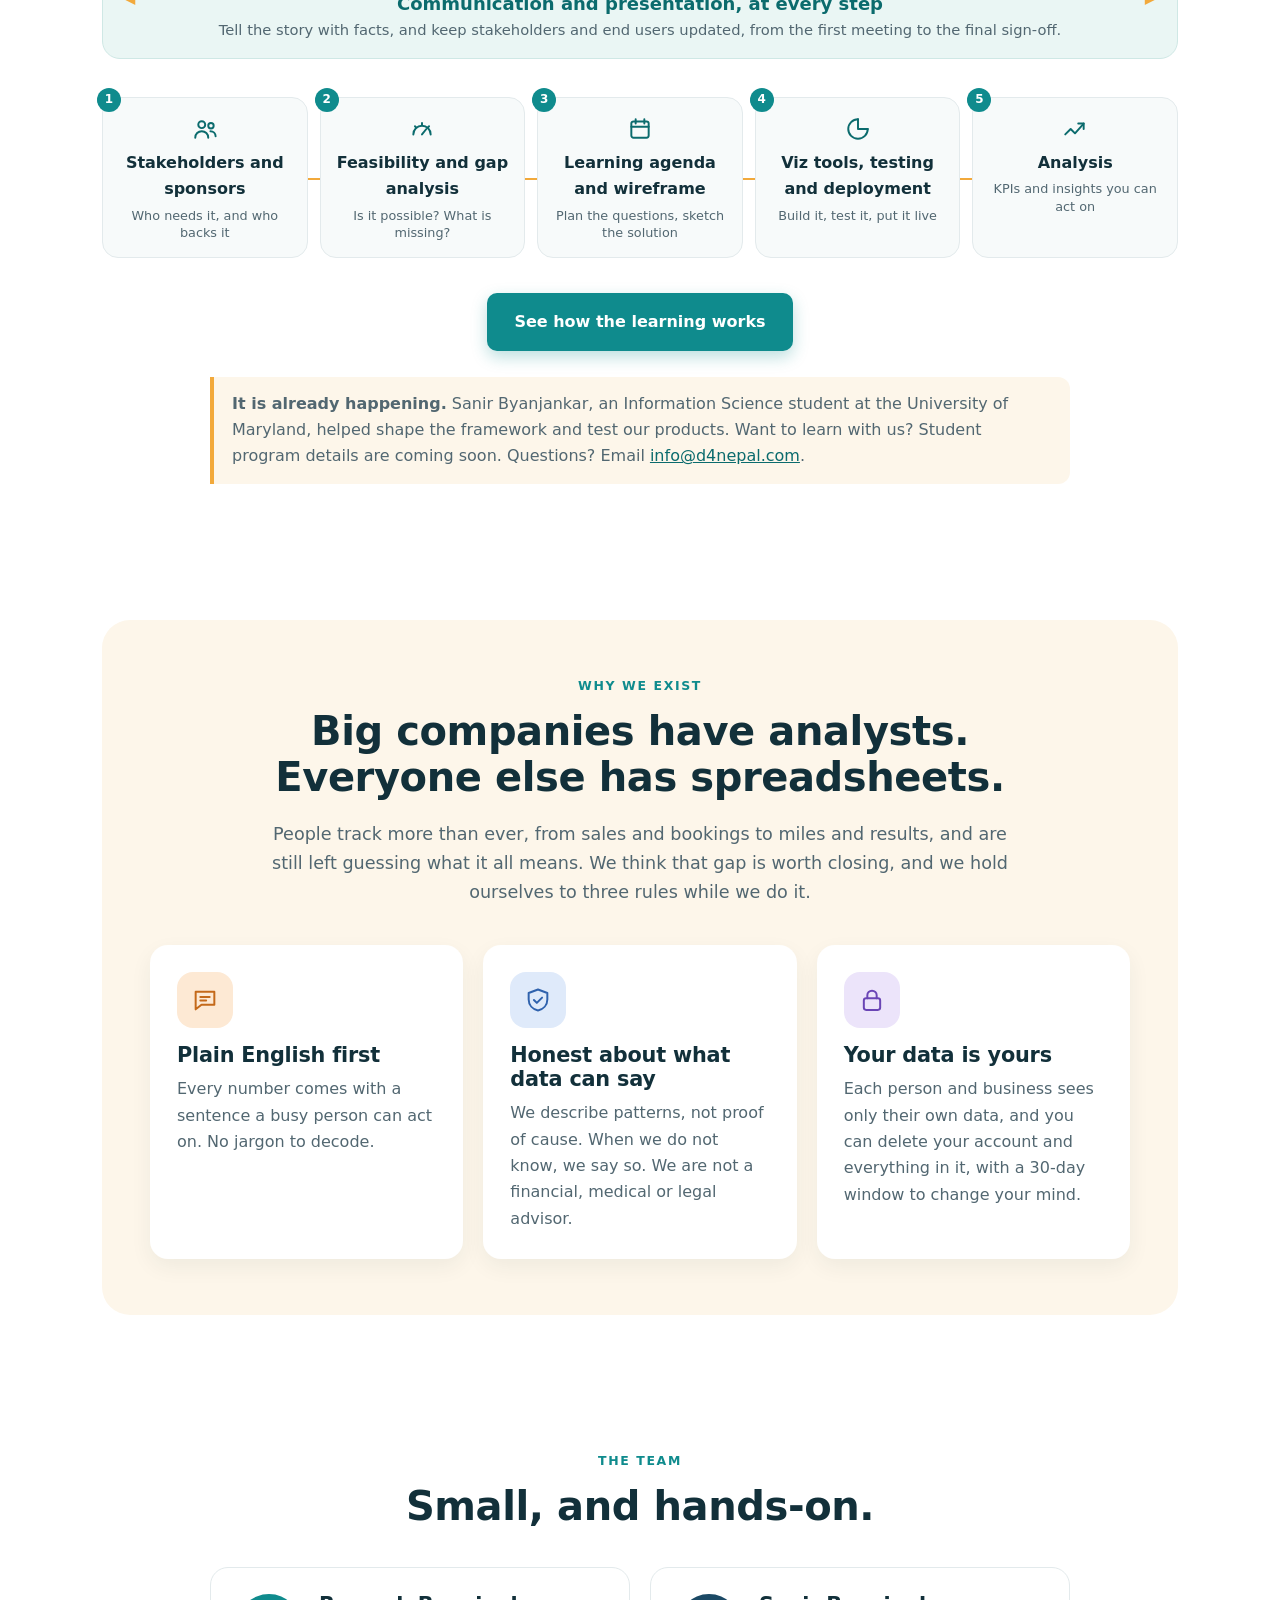
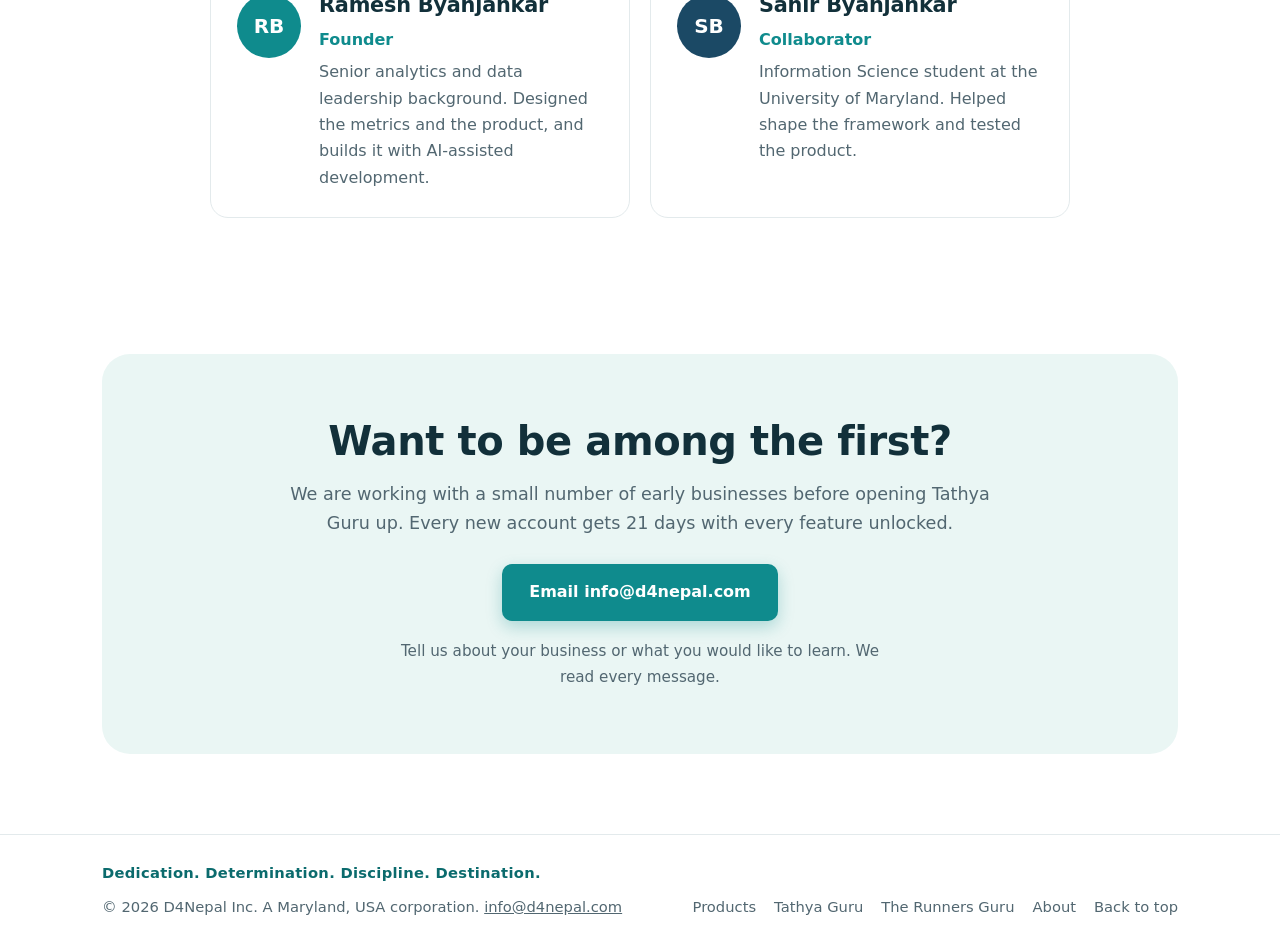
==== commit e620cd98: "Update company page" ====
--- a/index.html
+++ b/index.html
@@ -20,7 +20,7 @@
     <nav aria-label="Main">
       <a href="index.html" aria-current="page">Home</a>
       <a href="products.html">Products</a>
-      <a href="tathya-guru.html">Tathya Guru</a>
+      <a href="tathya-guru.html">Tathya Guru <span class="navsub">(Advanced Analytics)</span></a>
       <a href="the-runners-guru.html">The Runners Guru</a>
       <a href="about.html">About</a>
       <a class="btn btn-small" href="index.html#contact">Early access</a>
@@ -102,7 +102,7 @@
         <article class="world w-business">
           <span class="iconbox c2"><svg class="ic"><use href="icons.svg#i-gauge"/></svg></span>
           <p class="wtag">For your business</p>
-          <h3>Tathya Guru</h3>
+          <h3>Tathya Guru <span class="hsub">(Advanced Analytics)</span></h3>
           <p>Upload a spreadsheet and see what is growing, what is slipping and where your money really comes from. Then ask questions in plain English.</p>
           <a class="btn btn-primary" href="tathya-guru.html">Explore Tathya Guru</a>
         </article>
--- a/styles.css
+++ b/styles.css
@@ -320,3 +320,8 @@
 .thread b { display: block; color: var(--teal-dark); }
 .thread span:not(.threadic) { color: var(--muted); font-size: .92rem; }
 @media (max-width: 560px) { .thread { flex-direction: column; text-align: center; padding: 14px 30px; gap: 6px; } .thread::before { left: 10px; } .thread::after { right: 10px; } .thread span:not(.threadic) { display: none; } }
+
+/* descriptor beside the product name, so visitors who do not read Nepali know what it is */
+nav a .navsub { font-weight: 400; color: var(--muted); font-size: .9em; }
+nav a[aria-current="page"] .navsub { color: var(--muted); }
+.hsub { display: block; font-size: .62em; font-weight: 600; color: var(--muted); margin-top: 2px; }
